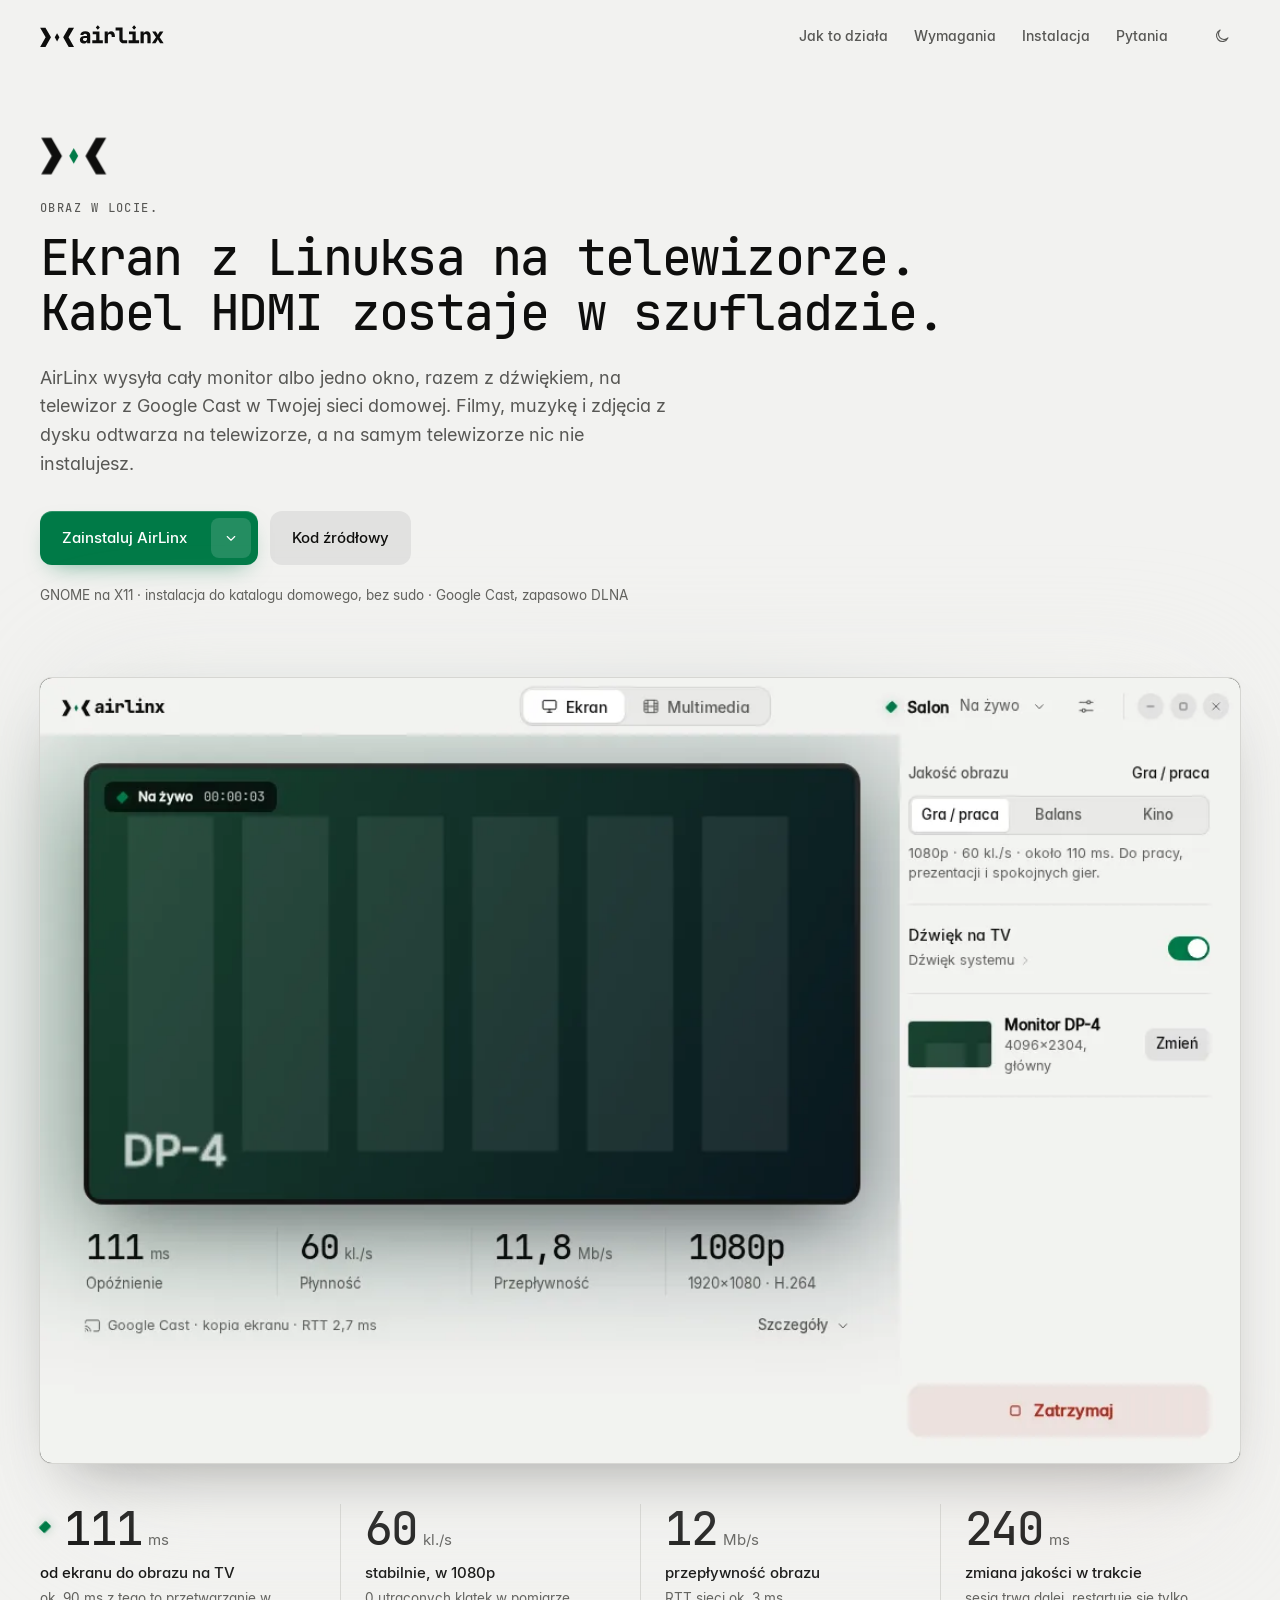
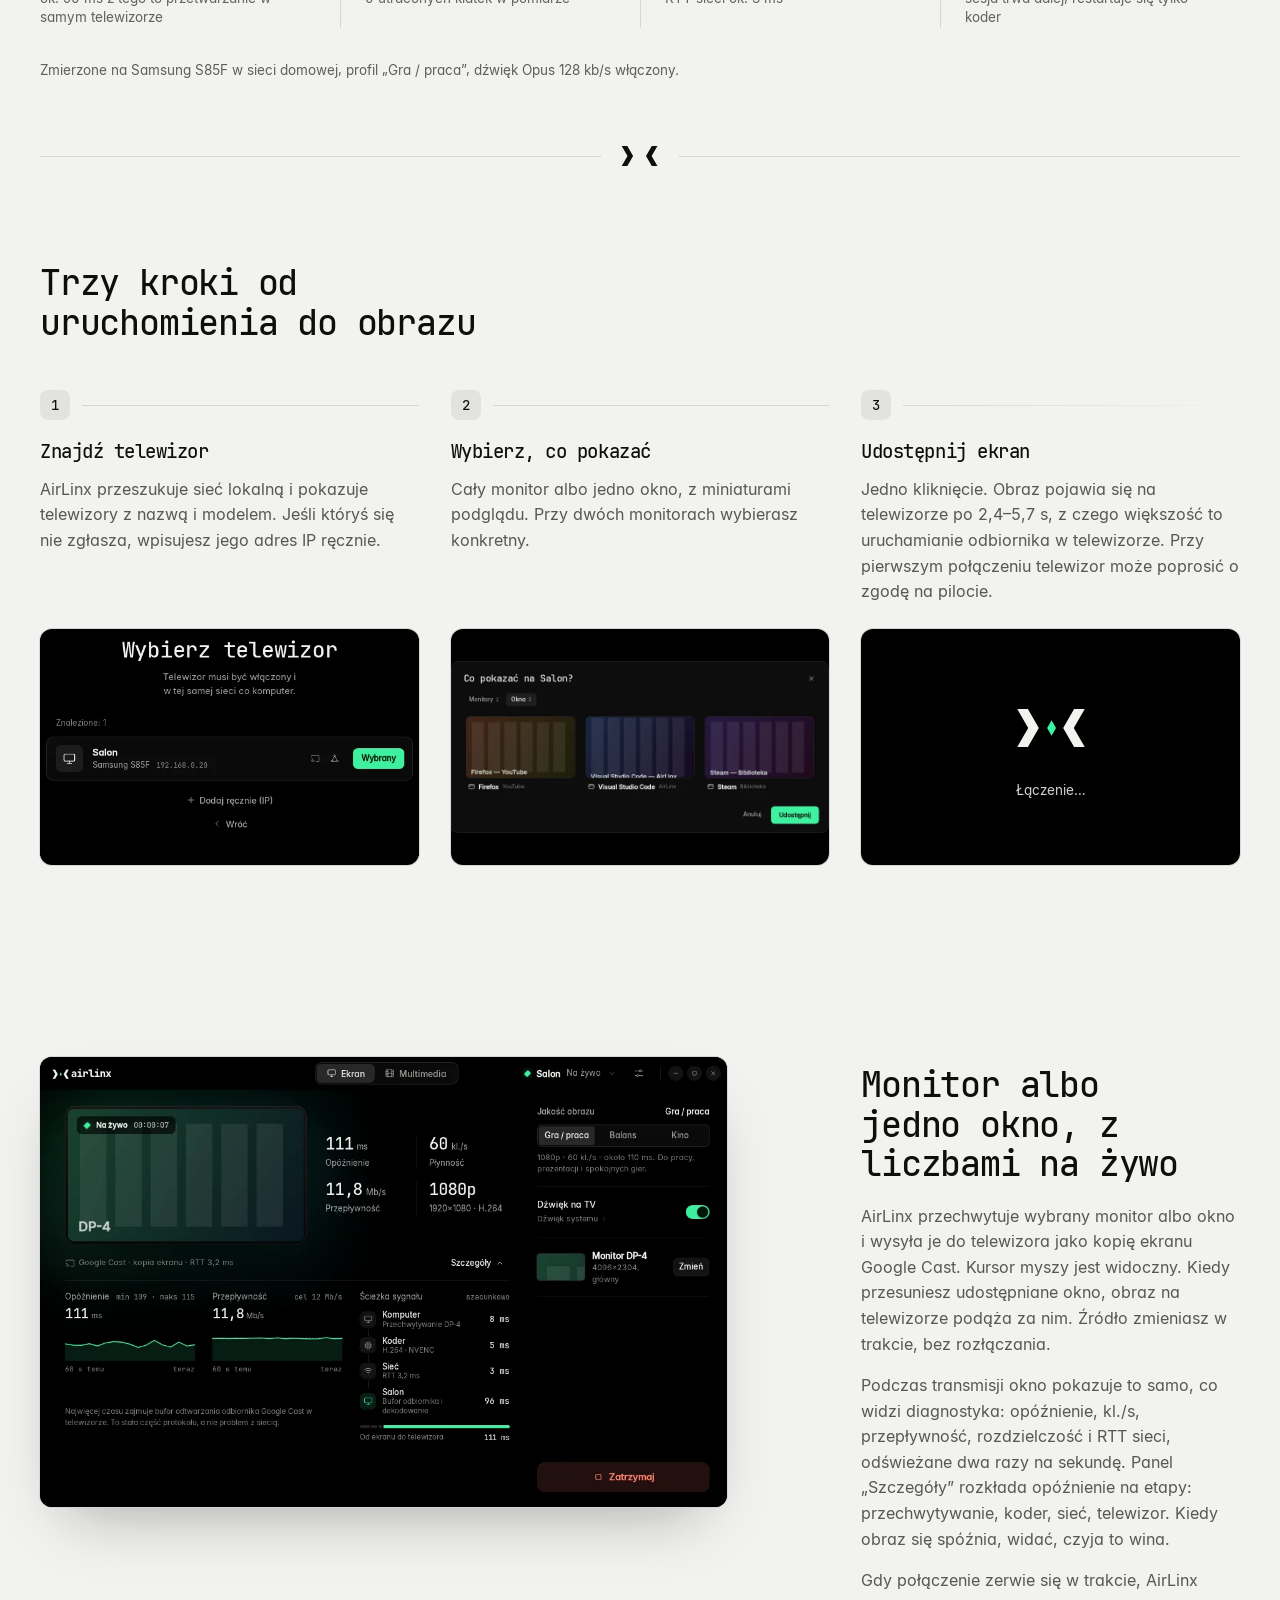
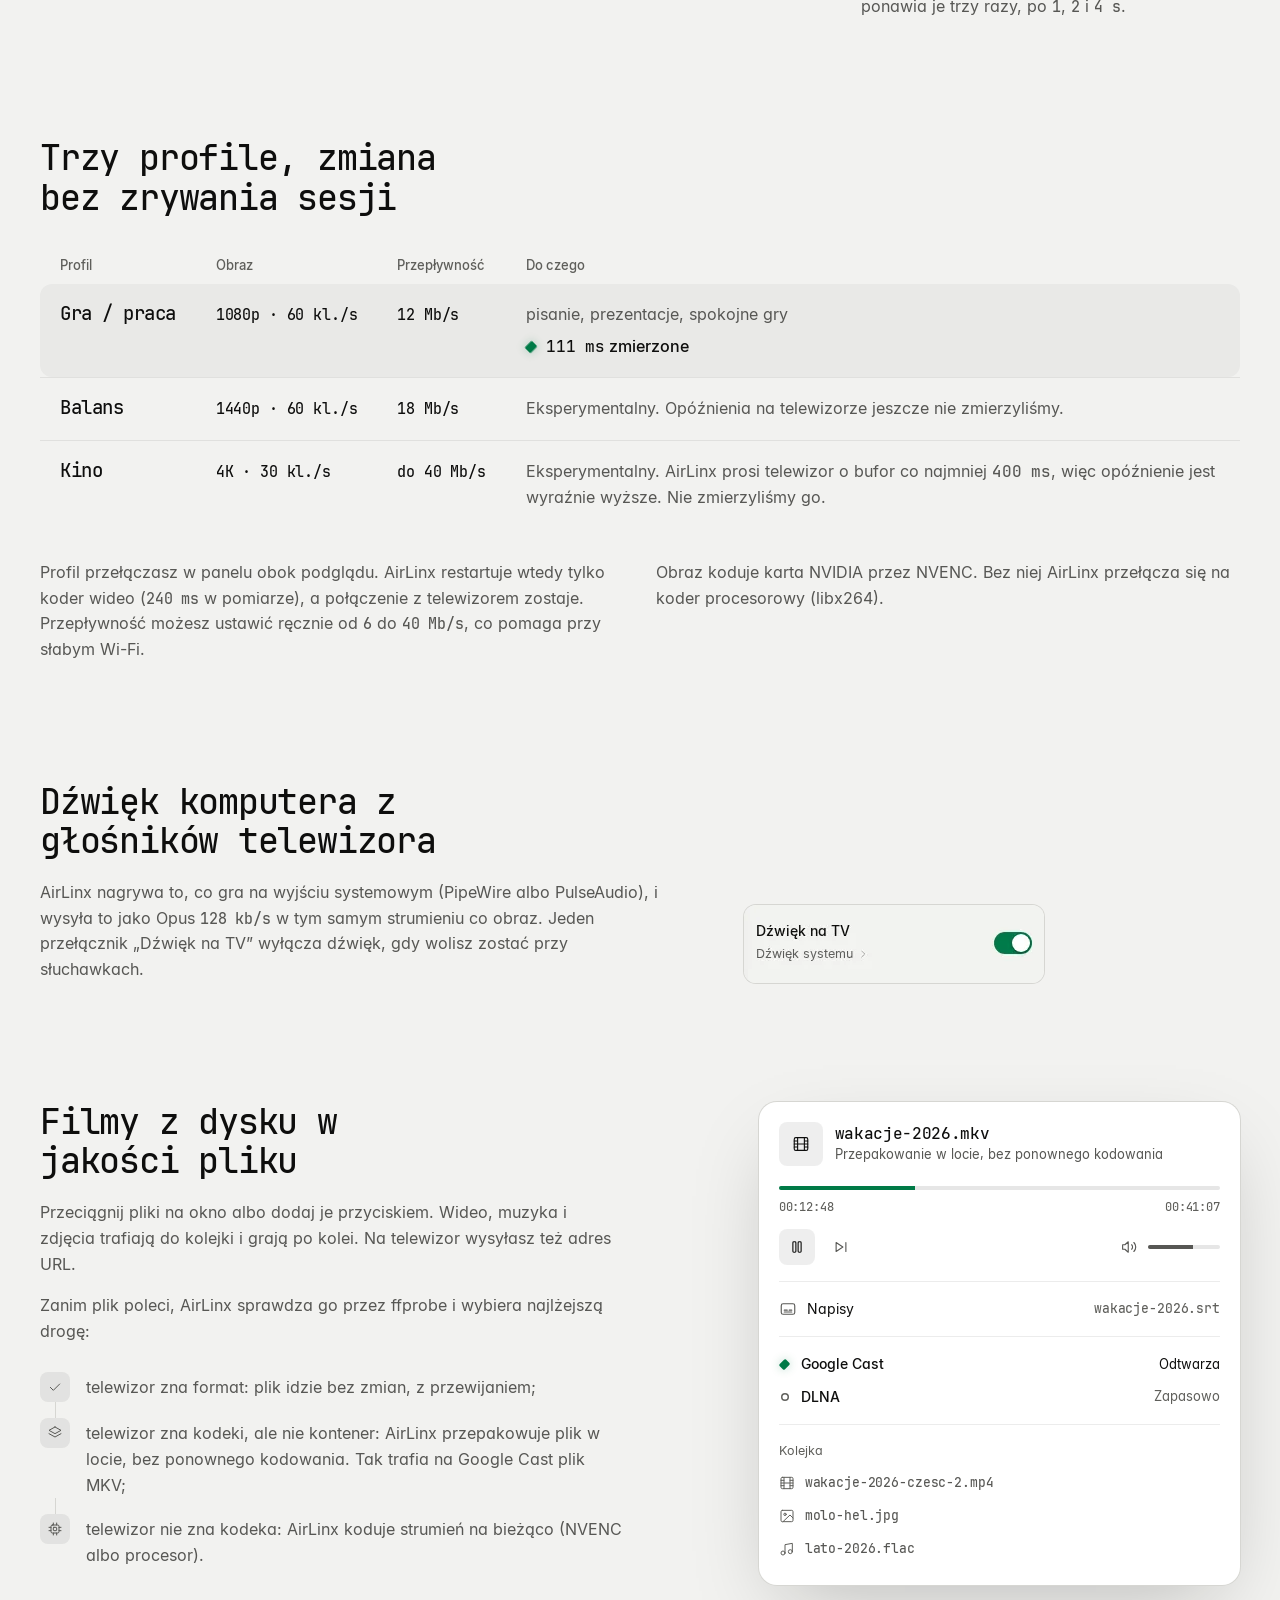
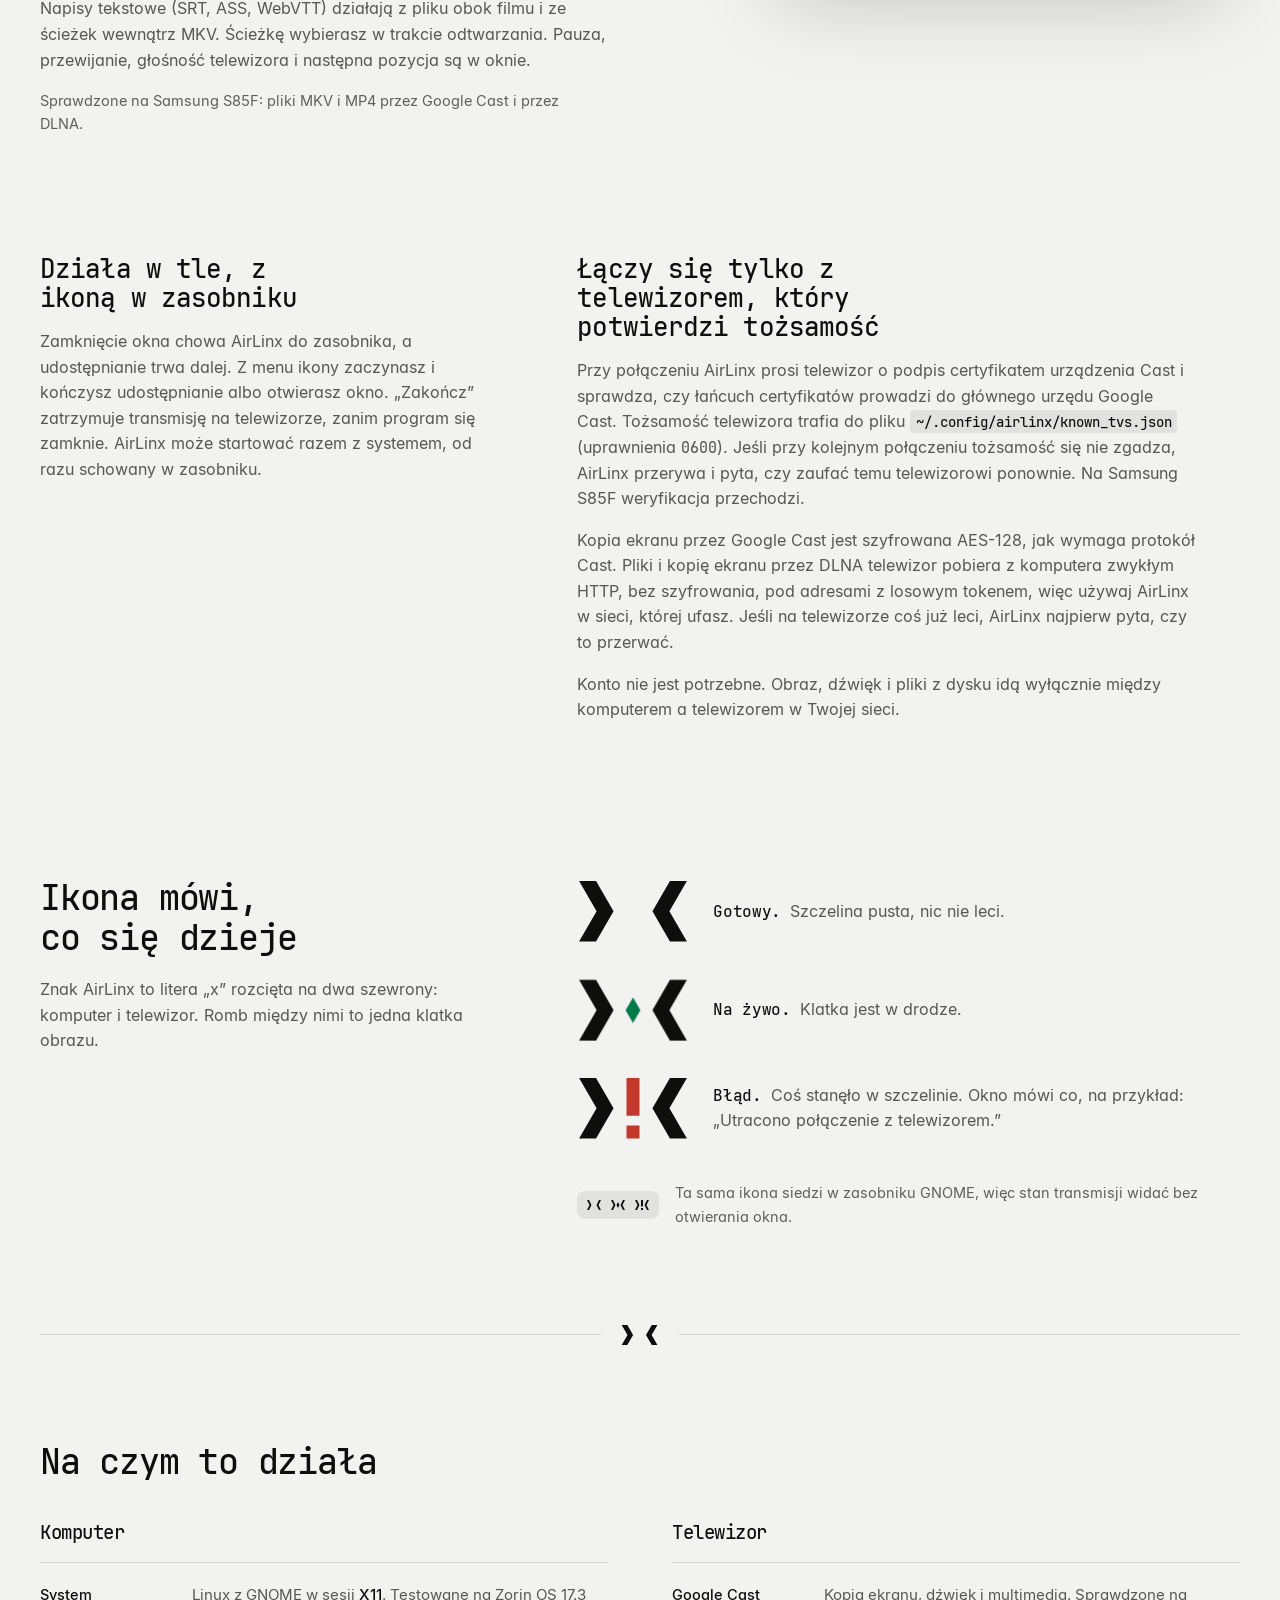
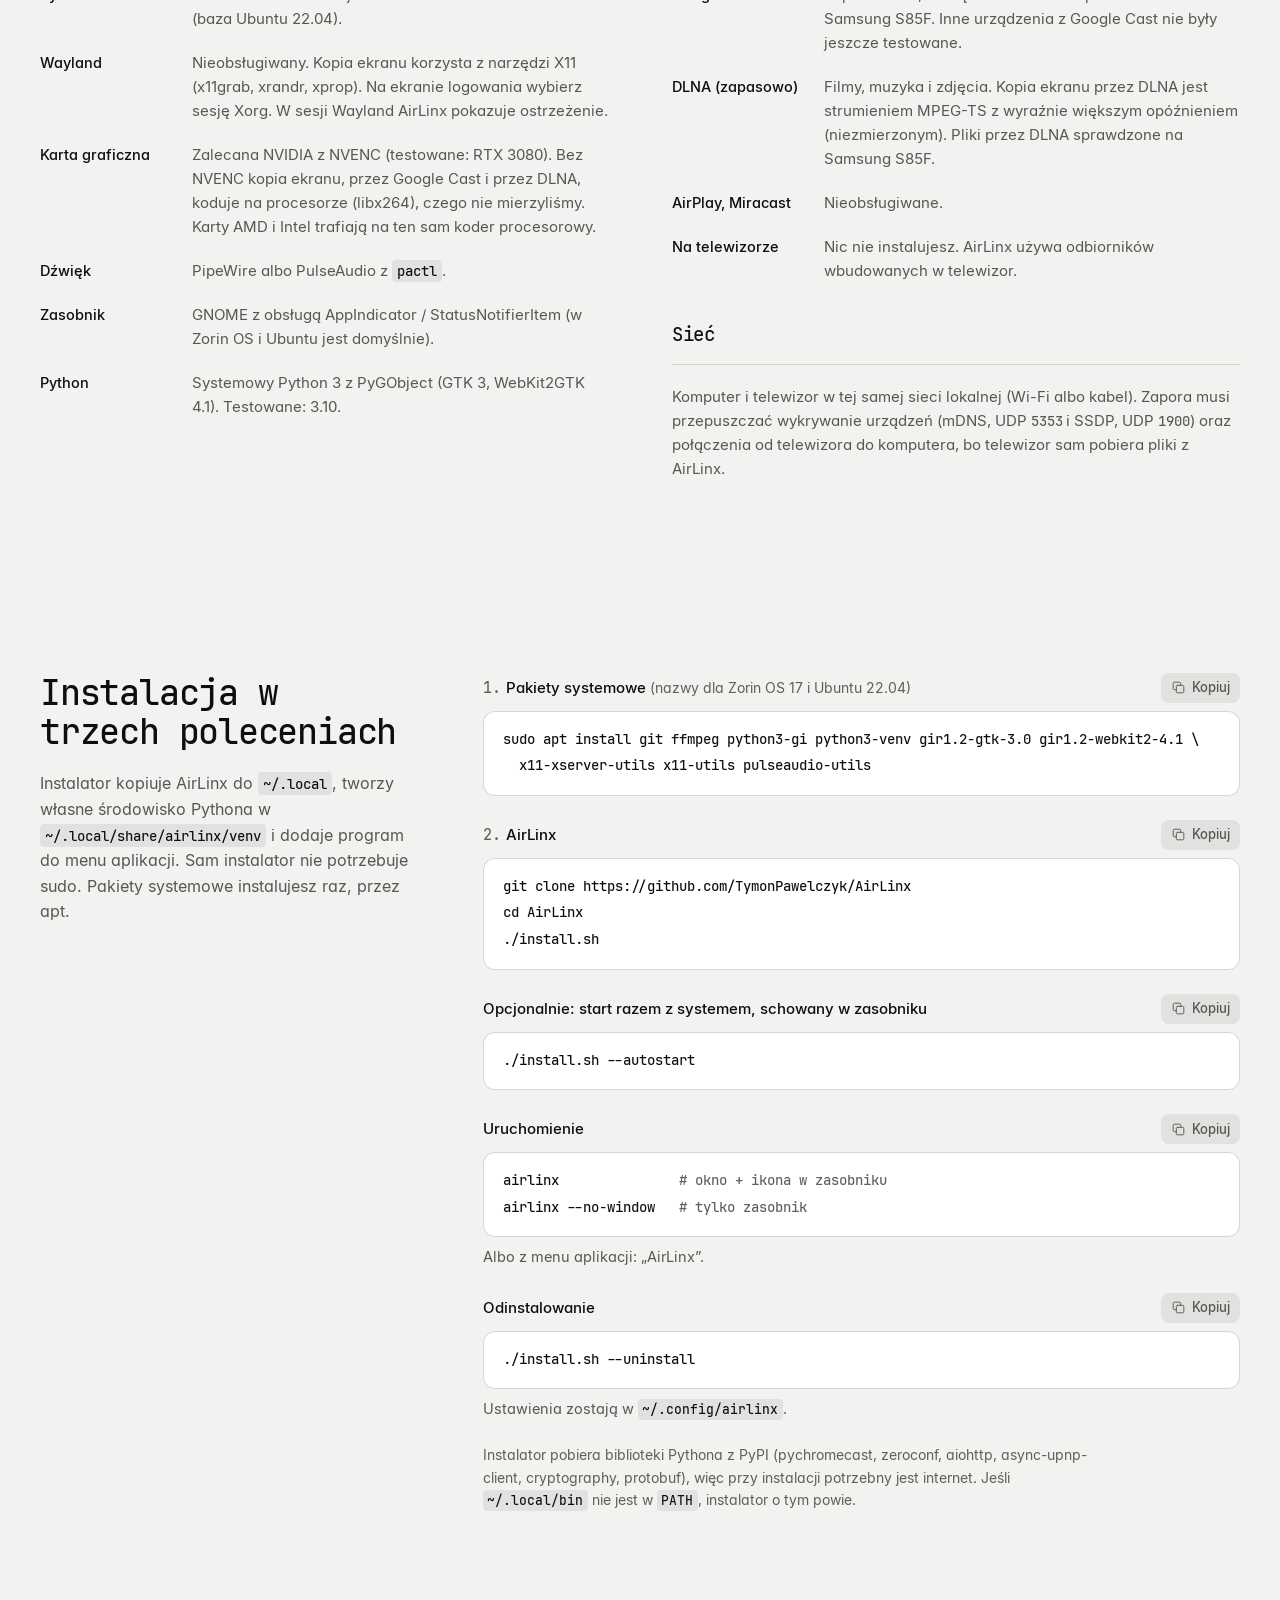
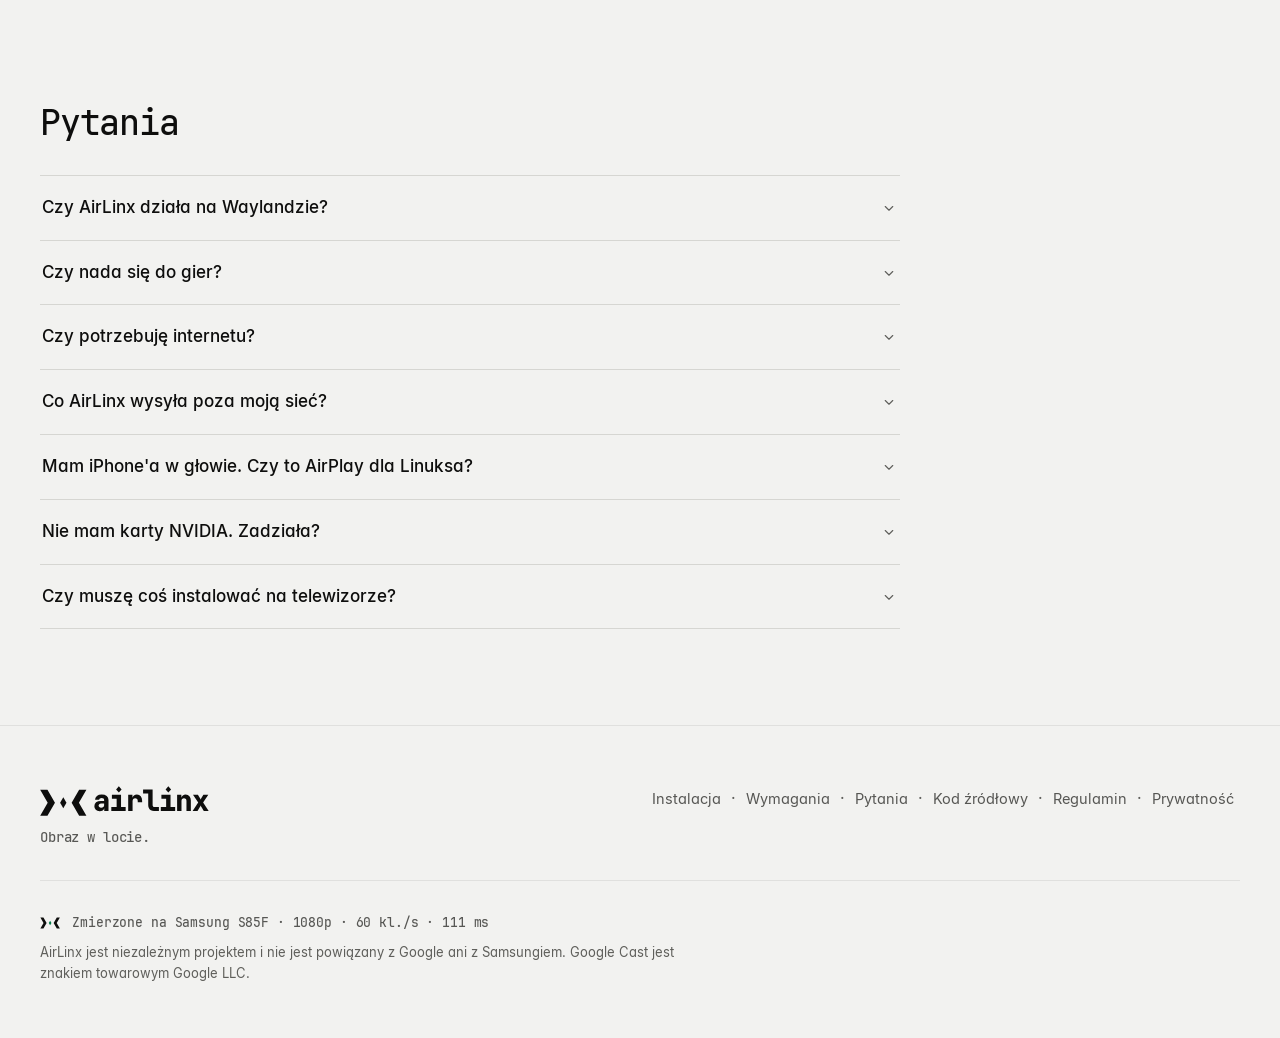
==== site/index.html @ d1b562e5 "Initial public release v0.1.0 AirLinx mirrors a Linux screen to a TV and plays local media over Goog" ====
<!doctype html>
<!--
  Adres repozytorium: jedyne źródło to atrybut data-repo-url na <html> poniżej.
  main.js wstawia go w drugie CTA („Kod źródłowy”), w link w stopce i w polecenie git clone.
  Gdy atrybut nie jest adresem http(s), drugie CTA prowadzi do #jak-to-dziala, a link w stopce jest ukryty.
-->
<html lang="pl" class="no-js" data-repo-url="https://github.com/TymonPawelczyk/AirLinx">
<head>
  <meta charset="utf-8">
  <meta name="viewport" content="width=device-width, initial-scale=1">
  <title>AirLinx · ekran i filmy z Linuksa na telewizor</title>
  <meta name="description" content="AirLinx wysyła ekran, dźwięk i pliki z Linuksa (GNOME, X11) na telewizor z Google Cast lub DLNA. Zmierzone na Samsung S85F: 1080p, 60 kl./s, 111 ms.">
  <link rel="canonical" href="https://tymonpawelczyk.github.io/AirLinx/">
  <meta property="og:type" content="website">
  <meta property="og:url" content="https://tymonpawelczyk.github.io/AirLinx/">
  <meta property="og:locale" content="pl_PL">
  <meta property="og:site_name" content="AirLinx">
  <meta property="og:title" content="AirLinx · Obraz w locie.">
  <meta property="og:description" content="Pulpit, okno albo film z Linuksa na telewizorze w sieci domowej. Na telewizorze nic nie instalujesz.">
  <meta property="og:image" content="https://tymonpawelczyk.github.io/AirLinx/assets/og-image.png">
  <meta property="og:image:width" content="1200">
  <meta property="og:image:height" content="630">
  <meta property="og:image:alt" content="Znak AirLinx i hasło „Obraz w locie.” na czarnym tle">
  <meta name="twitter:card" content="summary_large_image">
  <meta name="theme-color" content="#000000" media="(prefers-color-scheme: dark)">
  <meta name="theme-color" content="#F2F2F0" media="(prefers-color-scheme: light)">
  <link rel="icon" href="assets/icons/favicon.svg" type="image/svg+xml">
  <link rel="icon" href="assets/icons/favicon-32.png" sizes="32x32" type="image/png">
  <link rel="apple-touch-icon" href="assets/icons/apple-touch-icon.png">
  <link rel="preload" href="assets/fonts/JetBrainsMono-Medium.woff" as="font" type="font/woff" crossorigin>
  <link rel="preload" href="assets/fonts/Inter-Regular.woff" as="font" type="font/woff" crossorigin>
  <script>
    /* Motyw ustawiamy przed pierwszym malowaniem, żeby nie mignął zły. */
    (function () {
      var d = document.documentElement;
      d.classList.remove("no-js"); d.classList.add("js");
      try { var t = localStorage.getItem("airlinx-theme"); if (t === "light" || t === "dark") d.setAttribute("data-theme", t); } catch (e) {}
    })();
  </script>
  <link rel="stylesheet" href="styles.css">
  <script src="main.js" defer></script>
</head>
<body>

<!-- Sprite: logo (ścieżki z docs/brand/final/logo, bez składania fontem) i ikony z UI aplikacji. -->
<svg class="sprite" aria-hidden="true" focusable="false">
  <symbol id="lockup" viewBox="53 53 715 127">
    <path d="M53.78 179.36 85.53 124.36 53.78 69.36H84.58L116.33 124.36L84.58 179.36Z"/>
    <path d="M249.5 179.36 217.74 124.36 249.5 69.36H218.69L186.94 124.36L218.69 179.36Z"/>
    <path class="frame" d="M138.19 124.36 151.64 101.07 165.08 124.36 151.64 147.65 138.19 124.36Z"/>
    <path d="M305.18 159.7Q295.01 159.7 289.06 153.81Q283.11 147.92 283.11 138.37Q283.11 128.08 290.42 122.13Q297.74 116.17 311.01 116.17H324.4V111.83Q324.4 107.99 321.73 105.82Q319.07 103.65 314.11 103.65Q309.4 103.65 306.61 105.51Q303.82 107.37 303.57 110.97H285.96Q286.33 100.92 293.9 94.97Q301.46 89.02 314.36 89.02Q327.87 89.02 335.44 95.22Q343 101.42 343 112.58V158.46H325.02V146.68Q323.78 152.75 318.51 156.23Q313.24 159.7 305.18 159.7ZM633.41 158.46V90.26H651.39V102.66Q652.88 96.46 657.77 92.74Q662.67 89.02 669.74 89.02Q679.66 89.02 685.67 95.96Q691.69 102.91 691.69 114.44V158.46H673.09V116.3Q673.09 110.97 670.3 108.05Q667.51 105.14 662.55 105.14Q657.59 105.14 654.8 108.05Q652.01 110.97 652.01 116.3V158.46ZM699.13 158.46 722.69 123.12 700.74 90.26H721.45L729.88 103.9Q730.87 105.51 731.74 107.49Q732.61 109.48 733.1 110.72Q733.6 109.48 734.47 107.49Q735.34 105.51 736.33 103.9L744.76 90.26H765.47L743.64 123.12L767.08 158.46H746.37L736.45 142.34Q735.46 140.6 734.53 138.68Q733.6 136.76 733.1 135.52Q732.61 136.76 731.74 138.68Q730.87 140.6 729.88 142.34L719.84 158.46ZM535.32 158.46Q528.13 158.46 522.68 155.42Q517.22 152.38 514.18 146.93Q511.14 141.47 511.14 134.28V84.68H489.44V67.94H529.74V133.66Q529.74 137.25 531.79 139.49Q533.84 141.72 537.18 141.72H556.4V158.46ZM354.9 158.46V141.72H377.47V107H357.38V90.26H396.07V141.72H415.66V158.46ZM564.46 158.46V141.72H587.03V107H566.94V90.26H605.63V141.72H625.22V158.46ZM426.33 158.46V90.26H444.31V103.15Q445.8 96.58 450.82 92.8Q455.84 89.02 463.4 89.02Q473.7 89.02 479.52 95.96Q485.35 102.91 485.35 115.06V121.88H466.75V116.3Q466.75 110.97 463.9 108.05Q461.05 105.14 455.84 105.14Q450.63 105.14 447.78 108.42Q444.93 111.71 444.93 117.79V158.46ZM311.75 144.82Q317.58 144.82 320.99 141.9Q324.4 138.99 324.4 134.28V127.33H311.38Q306.42 127.33 303.75 129.75Q301.09 132.17 301.09 136.01Q301.09 139.86 303.88 142.34Q306.67 144.82 311.75 144.82ZM584.69 67.32 596.33 53.78 607.98 67.32 596.33 80.86ZM375.13 67.32 386.77 53.78 398.42 67.32 386.77 80.86Z"/>
  </symbol>
  <symbol id="i-down" viewBox="0 0 24 24"><path d="m7 10 5 5 5-5"/></symbol>
  <symbol id="i-code" viewBox="0 0 24 24"><path d="m8 7-5 5 5 5M16 7l5 5-5 5M13.5 4.5l-3 15"/></symbol>
  <symbol id="i-sun" viewBox="0 0 24 24"><circle cx="12" cy="12" r="4"/><path d="M12 2.5v2M12 19.5v2M2.5 12h2M19.5 12h2M5.3 5.3l1.4 1.4M17.3 17.3l1.4 1.4M5.3 18.7l1.4-1.4M17.3 6.7l1.4-1.4"/></symbol>
  <symbol id="i-moon" viewBox="0 0 24 24"><path d="M20 14.5A8 8 0 1 1 9.5 4a6.5 6.5 0 0 0 10.5 10.5Z"/></symbol>
  <symbol id="i-check" viewBox="0 0 24 24"><path d="m5 12.5 4.5 4.5L19 7.5"/></symbol>
  <symbol id="i-copy" viewBox="0 0 24 24"><rect x="8.5" y="8.5" width="12" height="12" rx="2"/><path d="M15.5 8.5V5.5a2 2 0 0 0-2-2h-8a2 2 0 0 0-2 2v8a2 2 0 0 0 2 2h3"/></symbol>
  <symbol id="i-film" viewBox="0 0 24 24"><rect x="3" y="3.5" width="18" height="17" rx="2"/><path d="M7.5 3.5v17M16.5 3.5v17M3 8h4.5M3 16h4.5M16.5 8H21M16.5 16H21M3 12h18"/></symbol>
  <symbol id="i-music" viewBox="0 0 24 24"><path d="M9 18V5.5l11-2V16"/><circle cx="6" cy="18" r="3"/><circle cx="17" cy="16" r="3"/></symbol>
  <symbol id="i-image" viewBox="0 0 24 24"><rect x="3" y="3.5" width="18" height="17" rx="2"/><circle cx="9" cy="9.5" r="1.8"/><path d="m21 15-4.5-4.5L6 20.5"/></symbol>
  <symbol id="i-pause" viewBox="0 0 24 24"><rect x="6.5" y="5" width="4" height="14" rx="1.2"/><rect x="13.5" y="5" width="4" height="14" rx="1.2"/></symbol>
  <symbol id="i-next" viewBox="0 0 24 24"><path d="M5.5 6v12l9-6-9-6ZM18.5 6v12"/></symbol>
  <symbol id="i-vol" viewBox="0 0 24 24"><path d="M11 5 6.5 9H3.5v6h3L11 19V5Z"/><path d="M15.5 9a4.2 4.2 0 0 1 0 6M18.5 6a8.5 8.5 0 0 1 0 12"/></symbol>
  <symbol id="i-subs" viewBox="0 0 24 24"><rect x="3" y="5" width="18" height="14" rx="2.5"/><path d="M7 13.5h4M13.5 13.5H17M7 16h10"/></symbol>
  <symbol id="i-layers" viewBox="0 0 24 24"><path d="m12 3 9 5-9 5-9-5 9-5Z"/><path d="m3 13 9 5 9-5"/></symbol>
  <symbol id="i-cpu" viewBox="0 0 24 24"><rect x="6" y="6" width="12" height="12" rx="2"/><rect x="9.5" y="9.5" width="5" height="5" rx=".8"/><path d="M9.5 3v3M14.5 3v3M9.5 18v3M14.5 18v3M3 9.5h3M3 14.5h3M18 9.5h3M18 14.5h3"/></symbol>
</svg>

<a class="skip-link" href="#tresc">Przejdź do treści</a>

<header class="site-head">
  <div class="wrap head-row">
    <a class="brand" href="#top" aria-label="AirLinx, początek strony">
      <svg class="lockup" viewBox="0 0 715 127" aria-hidden="true" focusable="false"><use href="#lockup"/></svg>
    </a>
    <nav class="head-nav" aria-label="Sekcje strony">
      <ul>
        <li><a href="#jak-to-dziala">Jak to działa</a></li>
        <li><a href="#wymagania">Wymagania</a></li>
        <li><a href="#instalacja">Instalacja</a></li>
        <li><a href="#faq">Pytania</a></li>
      </ul>
    </nav>
    <button class="icon-btn theme-toggle" type="button" data-theme-toggle aria-label="Włącz motyw jasny">
      <svg class="i i-to-light" aria-hidden="true"><use href="#i-sun"/></svg>
      <svg class="i i-to-dark" aria-hidden="true"><use href="#i-moon"/></svg>
    </button>
  </div>
</header>

<main id="tresc" tabindex="-1">

  <!-- 1. Hero -->
  <section class="hero" aria-labelledby="hero-h">
    <div class="wrap">
      <div class="hero-copy">
        <svg class="mark hero-mark" viewBox="20 64 216 128" aria-hidden="true" focusable="false">
          <path class="mk-l" d="M24 186.45 57.75 128 24 69.55H56.73L90.48 128L56.73 186.45Z"/>
          <path class="mk-r" d="M232 186.45 198.25 128 232 69.55H199.27L165.52 128L199.27 186.45Z"/>
          <path class="mk-d" d="M113.71 128 128 103.25 142.29 128 128 152.75 113.71 128Z"/>
        </svg>
        <p class="eyebrow">Obraz w locie.</p>
        <h1 id="hero-h"><span>Ekran z Linuksa na telewizorze.</span> <span>Kabel HDMI zostaje w szufladzie.</span></h1>
        <p class="lede">AirLinx wysyła cały monitor albo jedno okno, razem z dźwiękiem, na telewizor z Google Cast w Twojej sieci domowej. Filmy, muzykę i zdjęcia z dysku odtwarza na telewizorze, a na samym telewizorze nic nie instalujesz.</p>
        <div class="cta-row">
          <a class="btn btn-primary" href="#instalacja">
            <span>Zainstaluj AirLinx</span>
            <span class="nest" aria-hidden="true"><svg class="i"><use href="#i-down"/></svg></span>
          </a>
          <!-- Domyślnie „Jak to działa”; main.js zamienia na „Kod źródłowy”, gdy data-repo-url ma prawdziwy adres. -->
          <a class="btn btn-secondary" href="#jak-to-dziala" data-repo-cta>Jak to działa</a>
        </div>
        <p class="micro">
          <span>GNOME na X11</span><span class="sep" aria-hidden="true"> · </span><span>instalacja do katalogu domowego, bez sudo</span><span class="sep" aria-hidden="true"> · </span><span>Google Cast, zapasowo DLNA</span>
        </p>
      </div>

      <figure class="hero-screen">
        <div class="screen-glow" aria-hidden="true">
          <img class="for-dark" src="assets/shots/live.webp" alt="" width="1100" height="720" decoding="async">
          <img class="for-light" src="assets/shots/light-live.webp" alt="" width="1100" height="720" loading="lazy" decoding="async">
        </div>
        <div class="window">
          <img class="for-dark" src="assets/shots/live.webp" width="1100" height="720" decoding="async" fetchpriority="high"
               alt="Okno AirLinx w stanie „Na żywo”: podgląd monitora DP-4 wysyłanego na telewizor Salon, pod nim opóźnienie, płynność, przepływność i rozdzielczość. Po prawej profil Gra / praca, włączony dźwięk na TV i przycisk Zatrzymaj.">
          <img class="for-light" src="assets/shots/light-live.webp" width="1100" height="720" loading="lazy" decoding="async"
               alt="Okno AirLinx w motywie jasnym, stan „Na żywo”: podgląd monitora DP-4, pod nim opóźnienie, płynność, przepływność i rozdzielczość. Po prawej profil Gra / praca, dźwięk na TV i przycisk Zatrzymaj.">
        </div>
      </figure>

      <!-- 2. Pasek liczb -->
      <section class="stats" aria-labelledby="stats-h">
        <h2 id="stats-h" class="sr">Zmierzone liczby</h2>
        <ul class="stat-list">
          <li class="stat">
            <p class="stat-v"><span class="tally" aria-hidden="true"></span><span class="num">111</span> <span class="unit">ms</span></p>
            <p class="stat-l">od ekranu do obrazu na TV</p>
            <p class="stat-n">ok. 90 ms z tego to przetwarzanie w samym telewizorze</p>
          </li>
          <li class="stat">
            <p class="stat-v"><span class="num">60</span> <span class="unit">kl./s</span></p>
            <p class="stat-l">stabilnie, w 1080p</p>
            <p class="stat-n">0 utraconych klatek w pomiarze</p>
          </li>
          <li class="stat">
            <p class="stat-v"><span class="num">12</span> <span class="unit">Mb/s</span></p>
            <p class="stat-l">przepływność obrazu</p>
            <p class="stat-n">RTT sieci ok. 3 ms</p>
          </li>
          <li class="stat">
            <p class="stat-v"><span class="num">240</span> <span class="unit">ms</span></p>
            <p class="stat-l">zmiana jakości w trakcie</p>
            <p class="stat-n">sesja trwa dalej, restartuje się tylko koder</p>
          </li>
        </ul>
        <p class="stats-foot">Zmierzone na Samsung S85F w sieci domowej, profil „Gra / praca”, dźwięk Opus 128 kb/s włączony.</p>
      </section>
    </div>
  </section>

  <div class="wrap"><div class="gap-rule" aria-hidden="true">
    <svg class="mark" viewBox="20 64 216 128" focusable="false">
      <path class="mk-l" d="M24 186.45 57.75 128 24 69.55H56.73L90.48 128L56.73 186.45Z"/>
      <path class="mk-r" d="M232 186.45 198.25 128 232 69.55H199.27L165.52 128L199.27 186.45Z"/>
      <path class="mk-d" d="M113.71 128 128 103.25 142.29 128 128 152.75 113.71 128Z"/>
    </svg>
  </div></div>

  <!-- 3. Jak to działa -->
  <section class="section how" id="jak-to-dziala" aria-labelledby="how-h">
    <div class="wrap">
      <h2 id="how-h" class="h2">Trzy kroki od uruchomienia do obrazu</h2>
      <ol class="steps">
        <li class="step">
          <div class="step-track" aria-hidden="true"><span class="step-n">1</span></div>
          <h3 class="h3">Znajdź telewizor</h3>
          <p>AirLinx przeszukuje sieć lokalną i pokazuje telewizory z nazwą i modelem. Jeśli któryś się nie zgłasza, wpisujesz jego adres IP ręcznie.</p>
          <figure class="matrix">
            <img src="assets/shots/discovery.webp" width="620" height="358" loading="lazy" decoding="async"
                 alt="Ekran „Wybierz telewizor”: znaleziony jeden telewizor, Salon (Samsung S85F, 192.168.0.20), oznaczony jako wybrany. Pod listą przyciski „Dodaj ręcznie (IP)” i „Wróć”.">
          </figure>
        </li>
        <li class="step">
          <div class="step-track" aria-hidden="true"><span class="step-n">2</span></div>
          <h3 class="h3">Wybierz, co pokazać</h3>
          <p>Cały monitor albo jedno okno, z miniaturami podglądu. Przy dwóch monitorach wybierasz konkretny.</p>
          <figure class="matrix">
            <img src="assets/shots/source-picker-windows.webp" width="862" height="392" loading="lazy" decoding="async"
                 alt="Arkusz „Co pokazać na Salon?” z zakładkami Monitory i Okna. Na karcie Okna trzy miniatury okien i przycisk Udostępnij.">
          </figure>
        </li>
        <li class="step">
          <div class="step-track" aria-hidden="true"><span class="step-n">3</span></div>
          <h3 class="h3">Udostępnij ekran</h3>
          <p>Jedno kliknięcie. Obraz pojawia się na telewizorze po 2,4–5,7 s, z czego większość to uruchamianie odbiornika w telewizorze. Przy pierwszym połączeniu telewizor może poprosić o zgodę na pilocie.</p>
          <figure class="matrix">
            <div class="matrix-screen">
              <img class="connecting" src="assets/motion/airlinx-connecting.svg" width="256" height="256" loading="lazy" decoding="async"
                   alt="Animacja łączenia: romb przelatuje przez szczelinę między dwoma szewronami znaku AirLinx.">
              <span class="matrix-label" aria-hidden="true">Łączenie…</span>
            </div>
          </figure>
        </li>
      </ol>
    </div>
  </section>

  <!-- 4. Funkcje -->
  <div class="features">

    <!-- 4.1 Ekran -->
    <section class="section feat feat-screen" aria-labelledby="f-screen-h">
      <div class="wrap feat-grid">
        <figure class="window feat-media">
          <img src="assets/shots/live-details.webp" width="1100" height="720" loading="lazy" decoding="async"
               alt="Okno AirLinx z rozwiniętym panelem Szczegóły: wykresy opóźnienia i przepływności z ostatnich 60 sekund oraz ścieżka sygnału z czasami etapów: komputer, koder, sieć i telewizor Salon, który zajmuje najwięcej czasu.">
        </figure>
        <div class="feat-text">
          <h2 id="f-screen-h" class="h2">Monitor albo jedno okno, z liczbami na żywo</h2>
          <p>AirLinx przechwytuje wybrany monitor albo okno i wysyła je do telewizora jako kopię ekranu Google Cast. Kursor myszy jest widoczny. Kiedy przesuniesz udostępniane okno, obraz na telewizorze podąża za nim. Źródło zmieniasz w trakcie, bez rozłączania.</p>
          <p>Podczas transmisji okno pokazuje to samo, co widzi diagnostyka: opóźnienie, kl./s, przepływność, rozdzielczość i RTT sieci, odświeżane dwa razy na sekundę. Panel „Szczegóły” rozkłada opóźnienie na etapy: przechwytywanie, koder, sieć, telewizor. Kiedy obraz się spóźnia, widać, czyja to wina.</p>
          <p>Gdy połączenie zerwie się w trakcie, AirLinx ponawia je trzy razy, po <span class="num">1</span>, <span class="num">2</span> i <span class="num">4 s</span>.</p>
        </div>
      </div>
    </section>

    <!-- 4.2 Jakość -->
    <section class="section feat feat-quality" aria-labelledby="f-quality-h">
      <div class="wrap">
        <h2 id="f-quality-h" class="h2">Trzy profile, zmiana bez zrywania sesji</h2>
        <table class="profiles">
          <caption class="sr">Profile jakości obrazu</caption>
          <thead>
            <tr><th scope="col">Profil</th><th scope="col">Obraz</th><th scope="col">Przepływność</th><th scope="col">Do czego</th></tr>
          </thead>
          <tbody>
            <tr class="is-measured">
              <th scope="row">Gra / praca</th>
              <td data-label="Obraz" class="num">1080p · 60 kl./s</td>
              <td data-label="Przepływność" class="num">12 Mb/s</td>
              <td data-label="Do czego"><span>pisanie, prezentacje, spokojne gry<span class="measured"><span class="tally" aria-hidden="true"></span><strong><span class="num">111 ms</span> zmierzone</strong></span></span></td>
            </tr>
            <tr>
              <th scope="row">Balans</th>
              <td data-label="Obraz" class="num">1440p · 60 kl./s</td>
              <td data-label="Przepływność" class="num">18 Mb/s</td>
              <td data-label="Do czego"><span>Eksperymentalny. Opóźnienia na telewizorze jeszcze nie zmierzyliśmy.</span></td>
            </tr>
            <tr>
              <th scope="row">Kino</th>
              <td data-label="Obraz" class="num">4K · 30 kl./s</td>
              <td data-label="Przepływność" class="num">do 40 Mb/s</td>
              <td data-label="Do czego"><span>Eksperymentalny. AirLinx prosi telewizor o bufor co najmniej <span class="num">400&nbsp;ms</span>, więc opóźnienie jest wyraźnie wyższe. Nie zmierzyliśmy go.</span></td>
            </tr>
          </tbody>
        </table>
        <div class="cols-2">
          <p>Profil przełączasz w panelu obok podglądu. AirLinx restartuje wtedy tylko koder wideo (<span class="num">240 ms</span> w pomiarze), a połączenie z telewizorem zostaje. Przepływność możesz ustawić ręcznie od <span class="num">6</span> do <span class="num">40 Mb/s</span>, co pomaga przy słabym Wi-Fi.</p>
          <p>Obraz koduje karta NVIDIA przez NVENC. Bez niej AirLinx przełącza się na koder procesorowy (libx264).</p>
        </div>
      </div>
    </section>

    <!-- 4.3 Dźwięk -->
    <section class="section feat feat-audio" aria-labelledby="f-audio-h">
      <div class="wrap audio-row">
        <div class="feat-text">
          <h2 id="f-audio-h" class="h2">Dźwięk komputera z głośników telewizora</h2>
          <p>AirLinx nagrywa to, co gra na wyjściu systemowym (PipeWire albo PulseAudio), i wysyła to jako Opus <span class="num">128 kb/s</span> w tym samym strumieniu co obraz. Jeden przełącznik „Dźwięk na TV” wyłącza dźwięk, gdy wolisz zostać przy słuchawkach.</p>
        </div>
        <figure class="audio-crop">
          <img class="for-dark" src="assets/shots/audio-toggle.webp" width="300" height="78" loading="lazy" decoding="async" alt="Fragment okna AirLinx: włączony przełącznik „Dźwięk na TV”, pod nim wybrane źródło „Dźwięk systemu”.">
          <img class="for-light" src="assets/shots/light-audio-toggle.webp" width="300" height="78" loading="lazy" decoding="async" alt="Fragment okna AirLinx: włączony przełącznik „Dźwięk na TV”, pod nim wybrane źródło „Dźwięk systemu”.">
        </figure>
      </div>
    </section>

    <!-- 4.4 Multimedia -->
    <section class="section feat feat-media-files" aria-labelledby="f-media-h">
      <div class="wrap feat-grid feat-grid-rev">
        <div class="feat-text">
          <h2 id="f-media-h" class="h2">Filmy z dysku w jakości pliku</h2>
          <p>Przeciągnij pliki na okno albo dodaj je przyciskiem. Wideo, muzyka i zdjęcia trafiają do kolejki i grają po kolei. Na telewizor wysyłasz też adres URL.</p>
          <p>Zanim plik poleci, AirLinx sprawdza go przez ffprobe i wybiera najlżejszą drogę:</p>
          <ol class="routes">
            <li><span class="node" aria-hidden="true"><svg class="i"><use href="#i-check"/></svg></span><p>telewizor zna format: plik idzie bez zmian, z przewijaniem;</p></li>
            <li><span class="node" aria-hidden="true"><svg class="i"><use href="#i-layers"/></svg></span><p>telewizor zna kodeki, ale nie kontener: AirLinx przepakowuje plik w locie, bez ponownego kodowania. Tak trafia na Google Cast plik MKV;</p></li>
            <li><span class="node" aria-hidden="true"><svg class="i"><use href="#i-cpu"/></svg></span><p>telewizor nie zna kodeka: AirLinx koduje strumień na bieżąco (NVENC albo procesor).</p></li>
          </ol>
          <p>Napisy tekstowe (SRT, ASS, WebVTT) działają z pliku obok filmu i ze ścieżek wewnątrz MKV. Ścieżkę wybierasz w trakcie odtwarzania. Pauza, przewijanie, głośność telewizora i następna pozycja są w oknie.</p>
          <p class="note">Sprawdzone na Samsung S85F: pliki MKV i MP4 przez Google Cast i przez DLNA.</p>
        </div>

        <!-- Kompozycja w stylu UI zamiast zrzutu (zrzuty media*.png mają prawdziwe tytuły). Plik jest fikcyjny. -->
        <figure class="player-wrap" aria-label="Ilustracja: plik wakacje-2026.mkv odtwarzany na telewizorze przez Google Cast, z napisami i kolejką">
          <div class="player" aria-hidden="true">
            <div class="pl-head">
              <span class="pl-ico"><svg class="i"><use href="#i-film"/></svg></span>
              <div class="pl-title">
                <b class="mono-title">wakacje-2026.mkv</b>
                <span>Przepakowanie w locie, bez ponownego kodowania</span>
              </div>
            </div>
            <div class="pl-progress">
              <div class="bar"><i style="--p: 31%"></i></div>
              <div class="times num"><span>00:12:48</span><span>00:41:07</span></div>
            </div>
            <div class="pl-transport">
              <span class="tb tb-main"><svg class="i"><use href="#i-pause"/></svg></span>
              <span class="tb"><svg class="i"><use href="#i-next"/></svg></span>
              <span class="pl-vol"><svg class="i"><use href="#i-vol"/></svg><span class="vol-bar"><i></i></span></span>
            </div>
            <div class="pl-rows">
              <div class="pl-row"><svg class="i"><use href="#i-subs"/></svg><span>Napisy</span><span class="num faint">wakacje-2026.srt</span></div>
            </div>
            <div class="pl-routes">
              <div class="route is-live"><span class="tally"></span><b>Google Cast</b><span>Odtwarza</span></div>
              <div class="route"><span class="ring"></span><b>DLNA</b><span>Zapasowo</span></div>
            </div>
            <div class="pl-queue">
              <p class="q-h">Kolejka</p>
              <div class="q-i"><svg class="i"><use href="#i-film"/></svg><span class="num">wakacje-2026-czesc-2.mp4</span></div>
              <div class="q-i"><svg class="i"><use href="#i-image"/></svg><span class="num">molo-hel.jpg</span></div>
              <div class="q-i"><svg class="i"><use href="#i-music"/></svg><span class="num">lato-2026.flac</span></div>
            </div>
          </div>
        </figure>
      </div>
    </section>

    <!-- 4.5 Zasobnik + 4.6 Bezpieczeństwo -->
    <section class="section feat feat-pair" aria-label="Zasobnik i bezpieczeństwo">
      <div class="wrap pair">
        <div class="pair-a">
          <h2 class="h2 h2-sm">Działa w tle, z ikoną w zasobniku</h2>
          <p>Zamknięcie okna chowa AirLinx do zasobnika, a udostępnianie trwa dalej. Z menu ikony zaczynasz i kończysz udostępnianie albo otwierasz okno. „Zakończ” zatrzymuje transmisję na telewizorze, zanim program się zamknie. AirLinx może startować razem z systemem, od razu schowany w zasobniku.</p>
        </div>
        <div class="pair-b">
          <h2 class="h2 h2-sm">Łączy się tylko z telewizorem, który potwierdzi tożsamość</h2>
          <p>Przy połączeniu AirLinx prosi telewizor o podpis certyfikatem urządzenia Cast i sprawdza, czy łańcuch certyfikatów prowadzi do głównego urzędu Google Cast. Tożsamość telewizora trafia do pliku <code>~/.config/airlinx/known_tvs.json</code> (uprawnienia <span class="num">0600</span>). Jeśli przy kolejnym połączeniu tożsamość się nie zgadza, AirLinx przerywa i pyta, czy zaufać temu telewizorowi ponownie. Na Samsung S85F weryfikacja przechodzi.</p>
          <p>Kopia ekranu przez Google Cast jest szyfrowana AES-128, jak wymaga protokół Cast. Pliki i kopię ekranu przez DLNA telewizor pobiera z komputera zwykłym HTTP, bez szyfrowania, pod adresami z losowym tokenem, więc używaj AirLinx w sieci, której ufasz. Jeśli na telewizorze coś już leci, AirLinx najpierw pyta, czy to przerwać.</p>
          <p>Konto nie jest potrzebne. Obraz, dźwięk i pliki z dysku idą wyłącznie między komputerem a telewizorem w Twojej sieci.</p>
        </div>
      </div>
    </section>
  </div>

  <!-- 5. Stany znaku -->
  <section class="section states" aria-labelledby="states-h">
    <div class="wrap states-grid">
      <div class="states-intro">
        <h2 id="states-h" class="h2">Ikona mówi, co się dzieje</h2>
        <p>Znak AirLinx to litera „x” rozcięta na dwa szewrony: komputer i telewizor. Romb między nimi to jedna klatka obrazu.</p>
      </div>
      <ul class="state-list">
        <li class="state">
          <svg class="mark state-mark" viewBox="20 64 216 128" aria-hidden="true" focusable="false">
            <path d="M24 186.45 57.75 128 24 69.55H56.73L90.48 128L56.73 186.45Z"/>
            <path d="M232 186.45 198.25 128 232 69.55H199.27L165.52 128L199.27 186.45Z"/>
          </svg>
          <p><b>Gotowy.</b> Szczelina pusta, nic nie leci.</p>
        </li>
        <li class="state" data-live-on-view>
          <svg class="mark state-mark" viewBox="20 64 216 128" aria-hidden="true" focusable="false">
            <path class="mk-l" d="M24 186.45 57.75 128 24 69.55H56.73L90.48 128L56.73 186.45Z"/>
            <path class="mk-r" d="M232 186.45 198.25 128 232 69.55H199.27L165.52 128L199.27 186.45Z"/>
            <path class="mk-d" d="M113.71 128 128 103.25 142.29 128 128 152.75 113.71 128Z"/>
          </svg>
          <p><b>Na żywo.</b> Klatka jest w drodze.</p>
        </li>
        <li class="state state-err">
          <!-- Wykrzyknik w proporcjach ikony airlinx-error-symbolic, przeskalowany do mastera znaku. -->
          <svg class="mark state-mark" viewBox="20 64 216 128" aria-hidden="true" focusable="false">
            <path d="M24 186.45 57.75 128 24 69.55H56.73L90.48 128L56.73 186.45Z"/>
            <path d="M232 186.45 198.25 128 232 69.55H199.27L165.52 128L199.27 186.45Z"/>
            <path class="mk-e" d="M115.5 69.55H140.5V142.6H115.5ZM115.5 161.45H140.5V186.45H115.5Z"/>
          </svg>
          <p><b>Błąd.</b> Coś stanęło w szczelinie. Okno mówi co, na przykład: „Utracono połączenie z telewizorem.”</p>
        </li>
      </ul>
      <p class="states-foot">
        <span class="tray-icons" aria-hidden="true">
          <svg viewBox="0 0 16 16"><path d="M1 3H3L5.5 8L3 13H1L3.5 8ZM15 3 12.5 8 15 13H13L10.5 8L13 3Z"/></svg>
          <svg viewBox="0 0 16 16"><path d="M1 3H3L5.5 8L3 13H1L3.5 8ZM15 3 12.5 8 15 13H13L10.5 8L13 3ZM6.5 8 8 5 9.5 8 8 11Z"/></svg>
          <svg viewBox="0 0 16 16"><path d="M1 3H3L5.5 8L3 13H1L3.5 8ZM15 3 12.5 8 15 13H13L10.5 8L13 3ZM7 3H9V9.5H7ZM7 11H9V13H7Z"/></svg>
        </span>
        Ta sama ikona siedzi w zasobniku GNOME, więc stan transmisji widać bez otwierania okna.
      </p>
    </div>
  </section>

  <div class="wrap"><div class="gap-rule" aria-hidden="true">
    <svg class="mark" viewBox="20 64 216 128" focusable="false">
      <path class="mk-l" d="M24 186.45 57.75 128 24 69.55H56.73L90.48 128L56.73 186.45Z"/>
      <path class="mk-r" d="M232 186.45 198.25 128 232 69.55H199.27L165.52 128L199.27 186.45Z"/>
      <path class="mk-d" d="M113.71 128 128 103.25 142.29 128 128 152.75 113.71 128Z"/>
    </svg>
  </div></div>

  <!-- 6. Wymagania -->
  <section class="section reqs" id="wymagania" aria-labelledby="reqs-h">
    <div class="wrap">
      <h2 id="reqs-h" class="h2">Na czym to działa</h2>
      <div class="req-grid">
        <div class="req-group">
          <h3 class="h3">Komputer</h3>
          <dl>
            <div><dt>System</dt><dd>Linux z GNOME w sesji <strong>X11</strong>. Testowane na Zorin OS 17.3 (baza Ubuntu 22.04).</dd></div>
            <div><dt>Wayland</dt><dd>Nieobsługiwany. Kopia ekranu korzysta z narzędzi X11 (x11grab, xrandr, xprop). Na ekranie logowania wybierz sesję Xorg. W sesji Wayland AirLinx pokazuje ostrzeżenie.</dd></div>
            <div><dt>Karta graficzna</dt><dd>Zalecana NVIDIA z NVENC (testowane: RTX 3080). Bez NVENC kopia ekranu, przez Google Cast i przez DLNA, koduje na procesorze (libx264), czego nie mierzyliśmy. Karty AMD i Intel trafiają na ten sam koder procesorowy.</dd></div>
            <div><dt>Dźwięk</dt><dd>PipeWire albo PulseAudio z <code>pactl</code>.</dd></div>
            <div><dt>Zasobnik</dt><dd>GNOME z obsługą AppIndicator / StatusNotifierItem (w Zorin OS i Ubuntu jest domyślnie).</dd></div>
            <div><dt>Python</dt><dd>Systemowy Python 3 z PyGObject (GTK 3, WebKit2GTK 4.1). Testowane: 3.10.</dd></div>
          </dl>
        </div>
        <div class="req-group">
          <h3 class="h3">Telewizor</h3>
          <dl>
            <div><dt>Google Cast</dt><dd>Kopia ekranu, dźwięk i multimedia. Sprawdzone na Samsung S85F. Inne urządzenia z Google Cast nie były jeszcze testowane.</dd></div>
            <div><dt>DLNA (zapasowo)</dt><dd>Filmy, muzyka i zdjęcia. Kopia ekranu przez DLNA jest strumieniem MPEG-TS z wyraźnie większym opóźnieniem (niezmierzonym). Pliki przez DLNA sprawdzone na Samsung S85F.</dd></div>
            <div><dt>AirPlay, Miracast</dt><dd>Nieobsługiwane.</dd></div>
            <div><dt>Na telewizorze</dt><dd>Nic nie instalujesz. AirLinx używa odbiorników wbudowanych w telewizor.</dd></div>
          </dl>
          <h3 class="h3 req-net-h">Sieć</h3>
          <p class="req-net">Komputer i telewizor w tej samej sieci lokalnej (Wi-Fi albo kabel). Zapora musi przepuszczać wykrywanie urządzeń (mDNS, UDP <span class="num">5353</span> i SSDP, UDP <span class="num">1900</span>) oraz połączenia od telewizora do komputera, bo telewizor sam pobiera pliki z AirLinx.</p>
        </div>
      </div>
    </div>
  </section>

  <!-- 7. Instalacja -->
  <section class="section install" id="instalacja" aria-labelledby="install-h">
    <div class="wrap install-grid">
      <div class="install-intro">
        <h2 id="install-h" class="h2">Instalacja w trzech poleceniach</h2>
        <p>Instalator kopiuje AirLinx do <code>~/.local</code>, tworzy własne środowisko Pythona w <code>~/.local/share/airlinx/venv</code> i dodaje program do menu aplikacji. Sam instalator nie potrzebuje sudo. Pakiety systemowe instalujesz raz, przez apt.</p>
      </div>
      <div class="install-steps">
        <figure class="code">
          <figcaption><span><span class="num">1.</span> Pakiety systemowe <span class="cap-note">(nazwy dla Zorin OS 17 i Ubuntu 22.04)</span></span>
            <button class="copy-btn" type="button" data-copy><svg class="i i-copy" aria-hidden="true"><use href="#i-copy"/></svg><svg class="i i-done" aria-hidden="true"><use href="#i-check"/></svg><span class="copy-label">Kopiuj</span></button></figcaption>
<pre tabindex="0" role="region"><code>sudo apt install git ffmpeg python3-gi python3-venv gir1.2-gtk-3.0 gir1.2-webkit2-4.1 \
  x11-xserver-utils x11-utils pulseaudio-utils</code></pre>
        </figure>

        <figure class="code">
          <figcaption><span><span class="num">2.</span> AirLinx</span>
            <button class="copy-btn" type="button" data-copy><svg class="i i-copy" aria-hidden="true"><use href="#i-copy"/></svg><svg class="i i-done" aria-hidden="true"><use href="#i-check"/></svg><span class="copy-label">Kopiuj</span></button></figcaption>
<pre tabindex="0" role="region"><code>git clone <span class="repo-url" data-repo-text></span>
cd AirLinx
./install.sh</code></pre>
        </figure>

        <figure class="code">
          <figcaption><span>Opcjonalnie: start razem z systemem, schowany w zasobniku</span>
            <button class="copy-btn" type="button" data-copy><svg class="i i-copy" aria-hidden="true"><use href="#i-copy"/></svg><svg class="i i-done" aria-hidden="true"><use href="#i-check"/></svg><span class="copy-label">Kopiuj</span></button></figcaption>
<pre tabindex="0" role="region"><code>./install.sh --autostart</code></pre>
        </figure>

        <figure class="code">
          <figcaption><span>Uruchomienie</span>
            <button class="copy-btn" type="button" data-copy><svg class="i i-copy" aria-hidden="true"><use href="#i-copy"/></svg><svg class="i i-done" aria-hidden="true"><use href="#i-check"/></svg><span class="copy-label">Kopiuj</span></button></figcaption>
<pre tabindex="0" role="region"><code>airlinx               <span class="c"># okno + ikona w zasobniku</span>
airlinx --no-window   <span class="c"># tylko zasobnik</span></code></pre>
          <p class="code-after">Albo z menu aplikacji: „AirLinx”.</p>
        </figure>

        <figure class="code">
          <figcaption><span>Odinstalowanie</span>
            <button class="copy-btn" type="button" data-copy><svg class="i i-copy" aria-hidden="true"><use href="#i-copy"/></svg><svg class="i i-done" aria-hidden="true"><use href="#i-check"/></svg><span class="copy-label">Kopiuj</span></button></figcaption>
<pre tabindex="0" role="region"><code>./install.sh --uninstall</code></pre>
          <p class="code-after">Ustawienia zostają w <code>~/.config/airlinx</code>.</p>
        </figure>

        <p class="install-micro">Instalator pobiera biblioteki Pythona z PyPI (pychromecast, zeroconf, aiohttp, async-upnp-client, cryptography, protobuf), więc przy instalacji potrzebny jest internet. Jeśli <code>~/.local/bin</code> nie jest w <code>PATH</code>, instalator o tym powie.</p>
      </div>
    </div>
    <p class="sr" role="status" aria-live="polite" data-copy-status></p>
  </section>

  <!-- 8. FAQ -->
  <section class="section faq" id="faq" aria-labelledby="faq-h">
    <div class="wrap faq-wrap">
      <h2 id="faq-h" class="h2">Pytania</h2>
      <div class="faq-list">
        <details>
          <summary><span>Czy AirLinx działa na Waylandzie?</span><svg class="i" aria-hidden="true"><use href="#i-down"/></svg></summary>
          <p>Kopia ekranu nie, bo Wayland nie jest obsługiwany. AirLinx przechwytuje obraz narzędziami X11, więc potrzebujesz sesji Xorg (wybierasz ją na ekranie logowania). W sesji Wayland AirLinx pokazuje o tym ostrzeżenie. Odtwarzanie plików nie korzysta z przechwytywania ekranu, ale na Waylandzie go nie testowaliśmy.</p>
        </details>
        <details>
          <summary><span>Czy nada się do gier?</span><svg class="i" aria-hidden="true"><use href="#i-down"/></svg></summary>
          <p>Do spokojnych tak. W profilu „Gra / praca” od ekranu do telewizora mija ok. <span class="num">111 ms</span>, z czego ok. <span class="num">90 ms</span> to przetwarzanie w samym telewizorze. Strategia, gry przygodowe czy granie na padzie z kanapy wchodzą w grę. Strzelanki sieciowe i gry rytmiczne lepiej zostawić na kablu HDMI.</p>
        </details>
        <details>
          <summary><span>Czy potrzebuję internetu?</span><svg class="i" aria-hidden="true"><use href="#i-down"/></svg></summary>
          <p>Do instalacji tak (git i biblioteki z PyPI). Potem AirLinx rozmawia tylko z telewizorem w sieci lokalnej. Nie sprawdzaliśmy, czy telewizor uruchomi swoje odbiorniki Cast bez dostępu do internetu. Wyjątek: gdy dodasz do kolejki adres pliku z internetu, ten plik zostanie pobrany z serwera, który wskazałeś.</p>
        </details>
        <details>
          <summary><span>Co AirLinx wysyła poza moją sieć?</span><svg class="i" aria-hidden="true"><use href="#i-down"/></svg></summary>
          <p>Nic o Tobie. W kodzie nie ma telemetrii, kont użytkowników ani połączeń z serwerami autora. Z internetem AirLinx łączy się tylko wtedy, gdy dodasz do kolejki adres pliku z sieci. Kopia ekranu przez Google Cast jest szyfrowana, a pliki i kopia ekranu przez DLNA idą w sieci lokalnej zwykłym HTTP pod adresami z losowym tokenem. Sam telewizor po uruchomieniu odbiornika Cast może łączyć się z serwerami Google. Ustawienia i zapamiętane telewizory leżą w <code>~/.config/airlinx</code>.</p>
        </details>
        <details>
          <summary><span>Mam iPhone'a w głowie. Czy to AirPlay dla Linuksa?</span><svg class="i" aria-hidden="true"><use href="#i-down"/></svg></summary>
          <p>Robi to samo, czego oczekujesz od AirPlay: ekran i filmy na telewizorze, po sieci. Mówi przy tym protokołami Google Cast i DLNA, więc AirPlay i Miracast nie wchodzą w grę. Telewizor z Google Cast albo DLNA to właściwy odbiornik. Apple TV nim nie jest.</p>
        </details>
        <details>
          <summary><span>Nie mam karty NVIDIA. Zadziała?</span><svg class="i" aria-hidden="true"><use href="#i-down"/></svg></summary>
          <p>Tak. Bez NVENC AirLinx sam przełącza się na koder procesorowy libx264, przy kopii ekranu przez Google Cast i przy zapasowej kopii przez DLNA. Nie mierzyliśmy, ile to kosztuje procesor i opóźnienie. Którego kodera AirLinx używa, widać w ustawieniach. Pliki, które trzeba przekodować, też zejdą na procesor.</p>
        </details>
        <details>
          <summary><span>Czy muszę coś instalować na telewizorze?</span><svg class="i" aria-hidden="true"><use href="#i-down"/></svg></summary>
          <p>Nie. AirLinx korzysta z odbiorników, które telewizor ma wbudowane: aplikacji kopii ekranu Cast, odtwarzacza multimediów Cast albo odbiornika DLNA.</p>
        </details>
      </div>
    </div>
  </section>
</main>

<!-- 9. Stopka -->
<footer class="site-foot">
  <div class="wrap foot-grid">
    <div class="foot-brand">
      <svg class="lockup foot-lockup" viewBox="0 0 715 127" role="img" aria-label="AirLinx" focusable="false"><use href="#lockup"/></svg>
      <p class="foot-line">Obraz w locie.</p>
    </div>
    <nav class="foot-nav" aria-label="Stopka">
      <ul>
        <li><a href="#instalacja">Instalacja</a></li>
        <li><a href="#wymagania">Wymagania</a></li>
        <li><a href="#faq">Pytania</a></li>
        <li data-repo-item hidden><a href="#top" data-repo-link>Kod źródłowy</a></li>
        <li><a href="regulamin.html">Regulamin</a></li>
        <li><a href="prywatnosc.html">Prywatność</a></li>
      </ul>
    </nav>
    <p class="foot-status num">
      <svg class="mark mini-mark" viewBox="20 64 216 128" aria-hidden="true" focusable="false">
        <path d="M24 186.45 57.75 128 24 69.55H56.73L90.48 128L56.73 186.45Z"/>
        <path d="M232 186.45 198.25 128 232 69.55H199.27L165.52 128L199.27 186.45Z"/>
        <path class="mk-d" d="M113.71 128 128 103.25 142.29 128 128 152.75 113.71 128Z"/>
      </svg>
      <span>Zmierzone na Samsung S85F · 1080p · 60 kl./s · 111 ms</span>
    </p>
    <p class="foot-legal">AirLinx jest niezależnym projektem i nie jest powiązany z Google ani z Samsungiem. Google Cast jest znakiem towarowym Google LLC.</p>
  </div>
</footer>

</body>
</html>
---- site/styles.css ----
/* AirLinx: strona produktu.
   Warstwy: (1) tokeny marki, kopia 1:1 docs/brand/final/tokens.css (zmienne --ax-*),
            (2) warstwa semantyczna strony, zgodna z ui/tokens.css „OLED Cinema”,
            (3) układ i komponenty.
   Motyw ciemny jest podstawowy (czysta czerń). Jasny: prefers-color-scheme albo <html data-theme="light">. */

/* ---------- Fonty (SIL OFL 1.1, podzbiór łaciński z polskimi znakami, pliki lokalne) ---------- */
@font-face { font-family: "Inter"; font-weight: 400; font-style: normal; font-display: swap; src: url("assets/fonts/Inter-Regular.woff") format("woff"); }
@font-face { font-family: "Inter"; font-weight: 500; font-style: normal; font-display: swap; src: url("assets/fonts/Inter-Medium.woff") format("woff"); }
@font-face { font-family: "JetBrains Mono"; font-weight: 400 500; font-style: normal; font-display: swap; src: url("assets/fonts/JetBrainsMono-Medium.woff") format("woff"); }
@font-face { font-family: "JetBrains Mono"; font-weight: 800; font-style: normal; font-display: swap; src: url("assets/fonts/JetBrainsMono-ExtraBold.woff") format("woff"); }

/* ---------- (1) Tokeny marki: kopia docs/brand/final/tokens.css ---------- */
:root {
  color-scheme: dark;
  --ax-bg: #000000;
  --ax-surface: #0D0D0D;
  --ax-surface-2: #161616;
  --ax-border: #2A2A2A;
  --ax-text: #F3F2EF;
  --ax-text-2: #A3A29E;
  --ax-text-3: #7E7D7A;
  --ax-accent: #3DF2A0;
  --ax-accent-hover: #6CF7B8;
  --ax-on-accent: #00160B;
  --ax-accent-text: #3DF2A0;
  --ax-success: #86D69A;
  --ax-warning: #F5B544;
  --ax-error: #FF7A6B;
  --ax-info: #7DB8FF;
  --ax-focus: #6CF7B8;

  --ax-font-display: "JetBrains Mono", ui-monospace, monospace;
  --ax-font-ui: "Inter", "Cantarell", system-ui, sans-serif;
  --ax-font-mono: "JetBrains Mono", ui-monospace, monospace;
  --ax-tracking-display: -0.04em; --ax-tracking-title: -0.01em; --ax-tracking-caps: 0.12em;
  --ax-radius-s: 8px; --ax-radius-m: 12px; --ax-radius-l: 18px;
  --ax-ease-out: cubic-bezier(.22, 1, .36, 1); --ax-ease-io: cubic-bezier(.65, 0, .35, 1);
  --ax-duration-fast: 140ms; --ax-duration-base: 220ms; --ax-connecting-loop: 1600ms;
}
@media (prefers-color-scheme: light) {
  :root:not([data-theme="dark"]) {
    color-scheme: light;
    --ax-bg: #F2F2F0; --ax-surface: #FFFFFF; --ax-surface-2: #E9E9E6; --ax-border: #D6D6D2;
    --ax-text: #0E0E0D; --ax-text-2: #575754; --ax-text-3: #6B6B67;
    --ax-accent: #007A47; --ax-accent-hover: #00663B; --ax-on-accent: #FFFFFF; --ax-accent-text: #007A47;
    --ax-success: #1F8F43; --ax-warning: #8A5300; --ax-error: #C2392B; --ax-info: #1D63B8; --ax-focus: #007A47;
  }
}
:root[data-theme="light"] {
  color-scheme: light;
  --ax-bg: #F2F2F0; --ax-surface: #FFFFFF; --ax-surface-2: #E9E9E6; --ax-border: #D6D6D2;
  --ax-text: #0E0E0D; --ax-text-2: #575754; --ax-text-3: #6B6B67;
  --ax-accent: #007A47; --ax-accent-hover: #00663B; --ax-on-accent: #FFFFFF; --ax-accent-text: #007A47;
  --ax-success: #1F8F43; --ax-warning: #8A5300; --ax-error: #C2392B; --ax-info: #1D63B8; --ax-focus: #007A47;
}

/* ---------- (2) Warstwa semantyczna (jak ui/tokens.css) ---------- */
:root {
  --bg: var(--ax-bg);
  --surface: var(--ax-surface);
  --surface-2: var(--ax-surface-2);
  --border: var(--ax-border);
  --text: var(--ax-text);
  --text-2: var(--ax-text-2);
  --text-3: var(--ax-text-3);
  --accent: var(--ax-accent);
  --accent-hover: var(--ax-accent-hover);
  --on-accent: var(--ax-on-accent);
  --accent-text: var(--ax-accent-text);
  --error: var(--ax-error);
  --focus: var(--ax-focus);

  --border-subtle: rgba(243, 242, 239, .07);
  --fill: rgba(243, 242, 239, .045);
  --fill-2: rgba(243, 242, 239, .08);
  --fill-3: rgba(243, 242, 239, .13);
  --accent-soft: rgba(61, 242, 160, .13);
  --accent-glow: rgba(61, 242, 160, .45);
  --screen: #000000;                          /* matryca TV: zawsze czarna */
  --screen-text: #F3F2EF;
  --bezel: linear-gradient(180deg, #161616, #070707);
  --bezel-edge: inset 0 0 0 1px rgba(243,242,239,.07), inset 0 1px 0 rgba(243,242,239,.09);
  --window-shadow: 0 0 0 1px var(--border), 0 40px 90px -30px rgba(0,0,0,.9);
  --primary-glow: 0 0 0 1px rgba(61,242,160,.35), 0 10px 34px -12px rgba(61,242,160,.5);
  --glow-opacity: .62;                         /* poświata „bias light” wokół zrzutu */

  --font-ui: var(--ax-font-ui);
  --font-display: var(--ax-font-display);
  --font-mono: var(--ax-font-mono);

  /* skala odstępów 4 px (ui/tokens.css) + odstępy sekcji */
  --sp-1: 4px; --sp-2: 8px; --sp-3: 12px; --sp-4: 16px; --sp-5: 20px; --sp-6: 24px; --sp-8: 32px; --sp-10: 40px;
  --sp-12: 48px; --sp-16: 64px;
  --section: clamp(64px, 7.5vw, 108px);
  --gutter: clamp(16px, 4vw, 40px);
  --page: 1200px;

  --r-sm: 4px;
  --r-md: var(--ax-radius-s);    /* 8 */
  --r-lg: var(--ax-radius-m);    /* 12 */
  --r-xl: var(--ax-radius-l);    /* 18 */

  --ease-out: var(--ax-ease-out);
  --ease-io: var(--ax-ease-io);
  --dur-fast: var(--ax-duration-fast);
  --dur-base: var(--ax-duration-base);
}
@media (prefers-color-scheme: light) {
  :root:not([data-theme="dark"]) {
    --border-subtle: rgba(14, 14, 13, .08);
    --fill: rgba(14, 14, 13, .04);
    --fill-2: rgba(14, 14, 13, .065);
    --fill-3: rgba(14, 14, 13, .1);
    --accent-text: var(--ax-accent-hover);
    --text-3: #5F5F5B;
    --accent-soft: rgba(0, 122, 71, .1);
    --accent-glow: rgba(0, 122, 71, .3);
    --bezel: linear-gradient(180deg, #2a2a2a, #111);
    --bezel-edge: inset 0 0 0 1px rgba(255,255,255,.06), inset 0 1px 0 rgba(255,255,255,.12);
    --window-shadow: 0 0 0 1px var(--border), 0 30px 60px -28px rgba(14,14,13,.35);
    --primary-glow: 0 1px 0 rgba(255,255,255,.18) inset, 0 10px 24px -12px rgba(0,122,71,.6);
    --glow-opacity: .3;
  }
}
:root[data-theme="light"] {
  --border-subtle: rgba(14, 14, 13, .08);
  --fill: rgba(14, 14, 13, .04);
  --fill-2: rgba(14, 14, 13, .065);
  --fill-3: rgba(14, 14, 13, .1);
  --accent-text: var(--ax-accent-hover);
  --text-3: #5F5F5B;
  --accent-soft: rgba(0, 122, 71, .1);
  --accent-glow: rgba(0, 122, 71, .3);
  --bezel: linear-gradient(180deg, #2a2a2a, #111);
  --bezel-edge: inset 0 0 0 1px rgba(255,255,255,.06), inset 0 1px 0 rgba(255,255,255,.12);
  --window-shadow: 0 0 0 1px var(--border), 0 30px 60px -28px rgba(14,14,13,.35);
  --primary-glow: 0 1px 0 rgba(255,255,255,.18) inset, 0 10px 24px -12px rgba(0,122,71,.6);
  --glow-opacity: .3;
}

/* przełączanie wariantów zrzutów zależnie od motywu */
.for-light { display: none !important; }
@media (prefers-color-scheme: light) {
  :root:not([data-theme="dark"]) .for-light { display: block !important; }
  :root:not([data-theme="dark"]) .for-dark { display: none !important; }
}
:root[data-theme="light"] .for-light { display: block !important; }
:root[data-theme="light"] .for-dark { display: none !important; }
/* ikona przełącznika pokazuje motyw, na który przełączy */
.theme-toggle .i-to-dark { display: none; }
@media (prefers-color-scheme: light) {
  :root:not([data-theme="dark"]) .theme-toggle .i-to-dark { display: block; }
  :root:not([data-theme="dark"]) .theme-toggle .i-to-light { display: none; }
}
:root[data-theme="light"] .theme-toggle .i-to-dark { display: block; }
:root[data-theme="light"] .theme-toggle .i-to-light { display: none; }

/* ---------- (3) Baza ---------- */
*, *::before, *::after { box-sizing: border-box; }
html { -webkit-text-size-adjust: 100%; text-size-adjust: 100%; scroll-behavior: smooth; }
@media (prefers-reduced-motion: reduce) { html { scroll-behavior: auto; } }
body {
  margin: 0;
  background: var(--bg);
  color: var(--text);
  font: 400 16px/1.6 var(--font-ui);
  font-feature-settings: "cv11";
  font-synthesis-weight: none;
  -webkit-font-smoothing: antialiased;
  -moz-osx-font-smoothing: grayscale;
  overflow-x: hidden;
}
img, svg { display: block; max-width: 100%; }
img { height: auto; }
p, h1, h2, h3, ul, ol, dl, dd, figure { margin: 0; }
ul, ol { padding: 0; list-style: none; }
a { color: inherit; }
button { font: inherit; color: inherit; background: none; border: 0; padding: 0; cursor: pointer; }
strong, b { font-weight: 500; color: var(--text); }
code {
  font: 400 .9em/1 var(--font-mono);
  padding: .14em .36em; border-radius: var(--r-sm);
  background: var(--fill-2); color: var(--text);
  overflow-wrap: anywhere;
}
::selection { background: var(--accent-soft); }

:focus { outline: none; }
:focus-visible { outline: 2px solid var(--focus); outline-offset: 2px; border-radius: var(--r-md); }
main:focus-visible { outline: none; }

.sprite { position: absolute; width: 0; height: 0; overflow: hidden; }
.sr { position: absolute !important; width: 1px; height: 1px; overflow: hidden; clip: rect(0 0 0 0); clip-path: inset(50%); white-space: nowrap; }
.num { font-family: var(--font-mono); font-variant-numeric: tabular-nums; letter-spacing: -.01em; }
p .num, li .num, dd .num { font-size: .92em; }
.faint { color: var(--text-3); }
.i { width: 18px; height: 18px; fill: none; stroke: currentColor; stroke-width: 1.5; stroke-linecap: round; stroke-linejoin: round; flex: none; }

.wrap { width: min(100% - 2 * var(--gutter), var(--page)); margin-inline: auto; }
.section { padding-block: var(--section); }

.skip-link {
  position: absolute; left: var(--sp-4); top: -100px; z-index: 50;
  padding: 10px 14px; border-radius: var(--r-md);
  background: var(--surface); color: var(--text); font-weight: 500; text-decoration: none;
  box-shadow: 0 0 0 1px var(--border);
}
.skip-link:focus { top: var(--sp-4); }

/* typografia */
.h2 {
  font: 500 clamp(26px, 2.7vw, 36px)/1.14 var(--font-display);
  letter-spacing: -.035em;
  text-wrap: balance;
  max-width: 24ch;
}
.h2-sm { font-size: clamp(22px, 2vw, 26px); max-width: 26ch; }
.h3 { font: 500 19px/1.3 var(--font-display); letter-spacing: -.025em; }
.feat-text p, .states-intro p, .install-intro p, .pair p { color: var(--text-2); max-width: 62ch; }
.feat-text p + p, .pair p + p { margin-top: var(--sp-4); }
.h2 + p, .h2 + .feat-text { margin-top: var(--sp-5); }

/* znak (ścieżki z logo/airlinx-symbol-dark.svg): szewrony w kolorze tekstu, romb w akcencie */
.mark { fill: var(--text); overflow: visible; }
.mark .mk-d { fill: var(--accent); }
.mark .mk-e { fill: var(--error); }
.mark .mk-l, .mark .mk-r, .mark .mk-d { transform-box: fill-box; transform-origin: center; }

/* ---------- Nagłówek ---------- */
.site-head { position: relative; z-index: 5; }
.head-row { display: flex; align-items: center; gap: var(--sp-6); height: 72px; }
.brand { display: inline-flex; padding: 10px 0; border-radius: var(--r-md); color: var(--text); }
.lockup { width: auto; height: 22px; fill: currentColor; }
.lockup .frame { fill: var(--accent); }
.head-nav { margin-left: auto; }
.head-nav ul { display: flex; gap: 2px; }
.head-nav a {
  display: inline-flex; align-items: center; height: 36px; padding: 0 12px; border-radius: var(--r-md);
  color: var(--text-2); font-size: 14px; font-weight: 500; text-decoration: none;
  transition: background-color var(--dur-fast) var(--ease-out), color var(--dur-fast) var(--ease-out);
}
.head-nav a:hover { color: var(--text); background: var(--fill-2); }
.icon-btn {
  width: 36px; height: 36px; display: grid; place-items: center; border-radius: var(--r-md); color: var(--text-2); flex: none;
  transition: background-color var(--dur-fast) var(--ease-out), color var(--dur-fast) var(--ease-out), transform var(--dur-fast) var(--ease-out);
}
.icon-btn:hover { background: var(--fill-2); color: var(--text); }
.icon-btn:active { transform: scale(.94); }
@media (max-width: 759px) {
  .head-nav { display: none; }
  .theme-toggle { margin-left: auto; }
  .head-row { height: 64px; }
}

/* ---------- Przyciski (ui/components.css) ---------- */
.btn {
  display: inline-flex; align-items: center; justify-content: center; gap: var(--sp-3);
  height: 54px; padding: 0 22px; border-radius: var(--r-lg);
  font-size: 15px; font-weight: 500; text-decoration: none; white-space: nowrap;
  transition: background-color var(--dur-fast) var(--ease-out), transform var(--dur-fast) var(--ease-out), box-shadow var(--dur-fast) var(--ease-out);
}
.btn:active { transform: scale(.97); }
.btn-primary {
  padding: 0 7px 0 22px; gap: var(--sp-6);
  background: var(--accent); color: var(--on-accent); box-shadow: var(--primary-glow);
}
.btn-primary:hover { background: var(--accent-hover); }
.btn-primary .nest {
  width: 40px; height: 40px; border-radius: var(--r-md); display: grid; place-items: center;
  background: rgba(0, 22, 11, .1); transition: transform 340ms cubic-bezier(.32, .72, 0, 1);
}
:root[data-theme="light"] .btn-primary .nest { background: rgba(255,255,255,.14); }
@media (prefers-color-scheme: light) { :root:not([data-theme="dark"]) .btn-primary .nest { background: rgba(255,255,255,.14); } }
.btn-primary:hover .nest { transform: translateY(2px); }
.btn-primary:focus-visible, .btn-secondary:focus-visible { outline-offset: 3px; border-radius: var(--r-lg); }
.btn-secondary { background: var(--fill-2); color: var(--text); }
.btn-secondary:hover { background: var(--fill-3); }

/* ---------- 1. Hero ---------- */
.hero { padding-top: clamp(24px, 5vw, 64px); padding-bottom: var(--sp-16); }
.hero-copy { max-width: 980px; }
.hero-mark { height: 40px; width: auto; margin-bottom: 26px; }   /* 2X pola ochronnego ≈ 20 px przy tej wielkości */
.eyebrow {
  font: 500 12px/1 var(--font-mono); letter-spacing: var(--ax-tracking-caps); text-transform: uppercase; color: var(--text-2);
}
.hero h1 {
  margin-top: var(--sp-4);
  font: 500 clamp(30px, 3.9vw, 52px)/1.1 var(--font-display);
  letter-spacing: -.035em;
}
.hero h1 span { display: block; }
.lede { margin-top: var(--sp-6); max-width: 58ch; font-size: clamp(17px, 1.4vw, 19px); line-height: 1.6; color: var(--text-2); }
.cta-row { display: flex; flex-wrap: wrap; gap: var(--sp-3); margin-top: var(--sp-8); }
.micro { margin-top: var(--sp-5); font-size: 13.5px; color: var(--text-3); }
@media (max-width: 559px) {
  .micro .sep { display: none; }
  .micro span:not(.sep) { display: block; }
  .cta-row .btn { flex: 1 1 100%; justify-content: space-between; }
  .cta-row .btn-secondary { justify-content: center; }
}

/* zrzut okna: rama + poświata „bias light” z kolorów samego obrazu (jak w aplikacji) */
.window {
  position: relative; border-radius: var(--r-lg); overflow: hidden; background: var(--screen);
  box-shadow: var(--window-shadow);
}
.window img { width: 100%; }
.hero-screen { position: relative; isolation: isolate; margin-top: clamp(40px, 6vw, 72px); }
.screen-glow { position: absolute; inset: 2% 4% -6%; z-index: -1; pointer-events: none; opacity: var(--glow-opacity); }
.screen-glow img { width: 100%; height: 100%; object-fit: cover; filter: blur(64px) saturate(1.6); transform: scale(1.04); }

/* ---------- 2. Pasek liczb (układ statystyk z ekranu „Na żywo”) ---------- */
.stats { margin-top: var(--sp-10); }
.stat-list { display: grid; grid-template-columns: repeat(4, minmax(0, 1fr)); }
.stat { padding: 2px var(--sp-6) 0; border-left: 1px solid var(--border); }
.stat:first-child { padding-left: 0; border-left: 0; }
.stat-v { display: flex; align-items: baseline; gap: 6px; }
.stat-v .num { font-size: clamp(34px, 3.6vw, 46px); font-weight: 400; line-height: 1; letter-spacing: -.04em; }
.stat-v .unit { font-size: 15px; color: var(--text-2); }
.stat-l { margin-top: 10px; font-size: 15px; font-weight: 500; color: var(--text); line-height: 1.4; }
.stat-n { margin-top: 6px; font-size: 13.5px; line-height: 1.45; color: var(--text-3); max-width: 28ch; }
.stats-foot { margin-top: var(--sp-8); font-size: 13.5px; color: var(--text-3); max-width: 80ch; }
/* romb „na żywo” (tally z UI): nieruchomy */
.tally {
  display: inline-block; flex: none; width: 10px; height: 10px; border-radius: 1.5px;
  background: var(--accent); transform: rotate(45deg) scaleX(.82);
  box-shadow: 0 0 10px var(--accent-glow);
}
.stat-v .tally { align-self: center; margin-right: 8px; position: relative; top: -2px; }
@media (max-width: 899px) {
  .stat-list { grid-template-columns: repeat(2, minmax(0, 1fr)); row-gap: var(--sp-8); }
  .stat:nth-child(3) { padding-left: 0; border-left: 0; }
}
@media (max-width: 379px) {
  .stat { padding-inline: 0 0; padding-left: 12px; }
  .stat:nth-child(odd) { padding-left: 0; }
}

/* ---------- separator: szczelina, przez którą przelatuje romb ---------- */
.gap-rule { display: grid; grid-template-columns: 1fr auto 1fr; align-items: center; gap: var(--sp-5); }
.gap-rule::before, .gap-rule::after { content: ""; height: 1px; background: var(--border); }
.gap-rule .mark { height: 22px; width: auto; }

/* ---------- 3. Jak to działa ---------- */
.steps { display: grid; grid-template-columns: repeat(3, minmax(0, 1fr)); gap: var(--sp-8); margin-top: var(--sp-12); counter-reset: none; }
.step { display: flex; flex-direction: column; }
.step-track { position: relative; display: flex; align-items: center; margin-bottom: var(--sp-5); }
.step-track::after { content: ""; flex: 1; height: 1px; margin-left: var(--sp-3); background: var(--border); }
.step:last-child .step-track::after { background: linear-gradient(90deg, var(--border), transparent); }
.step-n {
  display: grid; place-items: center; width: 30px; height: 30px; border-radius: var(--r-md);
  background: var(--fill-2); color: var(--text); font: 500 14px/1 var(--font-mono);
}
.step p { margin-top: var(--sp-3); color: var(--text-2); }
.matrix { margin-top: auto; padding-top: var(--sp-6); }
.matrix > img, .matrix-screen {
  width: 100%; aspect-ratio: 16 / 10; background: var(--screen);
  border-radius: var(--r-lg); box-shadow: 0 0 0 1px var(--border);
}
.matrix > img { object-fit: contain; }
.matrix-screen { display: grid; place-content: center; justify-items: center; gap: var(--sp-4); }
.matrix-screen .connecting { width: 72px; height: 72px; }
.matrix-label { font-size: 13.5px; color: rgba(243, 242, 239, .85); }
@media (max-width: 899px) {
  .steps { grid-template-columns: minmax(0, 1fr); gap: var(--sp-12); max-width: 620px; }
  .step:last-child .step-track::after { background: var(--border); }
}

/* ---------- 4. Funkcje ---------- */
.features .section { padding-block: calc(var(--section) * .62); }
.features .section:first-child { padding-top: var(--section); }
.feat-grid { display: grid; grid-template-columns: repeat(12, minmax(0, 1fr)); gap: var(--sp-10) var(--sp-8); align-items: start; }
.feat-screen .feat-media { grid-column: 1 / span 7; }
.feat-screen .feat-text { grid-column: 9 / span 4; padding-top: var(--sp-2); }
.feat-grid-rev .feat-text { grid-column: 1 / span 6; }
.feat-grid-rev .player-wrap { grid-column: 8 / span 5; position: sticky; top: var(--sp-8); }
@media (max-width: 1023px) {
  .feat-grid { grid-template-columns: minmax(0, 1fr); }
  .feat-screen .feat-media, .feat-screen .feat-text, .feat-grid-rev .feat-text, .feat-grid-rev .player-wrap { grid-column: 1 / -1; }
  .feat-grid-rev .player-wrap { position: static; max-width: 520px; }
}

/* 4.2 profile jakości */
.profiles { width: 100%; margin-top: var(--sp-10); border-collapse: separate; border-spacing: 0; }
.profiles th, .profiles td { text-align: left; vertical-align: baseline; padding: 18px var(--sp-5); }
.profiles thead th { padding-block: 0 10px; font: 500 13px/1.3 var(--font-ui); color: var(--text-3); }
.profiles tbody th { font: 500 19px/1.3 var(--font-display); letter-spacing: -.025em; white-space: nowrap; }
.profiles tbody td { color: var(--text-2); }
.profiles tbody td.num { color: var(--text); font-size: 15px; white-space: nowrap; }
.profiles tbody tr + tr > * { border-top: 1px solid var(--border-subtle); }
.profiles .is-measured > * { background: var(--fill); }
.profiles .is-measured > :first-child { border-radius: var(--r-lg) 0 0 var(--r-lg); }
.profiles .is-measured > :last-child { border-radius: 0 var(--r-lg) var(--r-lg) 0; }
.profiles .measured { display: flex; align-items: center; gap: 10px; margin-top: 6px; color: var(--text); }
.profiles .measured strong { font-weight: 500; }
.cols-2 { display: grid; grid-template-columns: repeat(2, minmax(0, 1fr)); gap: var(--sp-8); margin-top: var(--sp-8); }
.cols-2 p { color: var(--text-2); max-width: 60ch; }
@media (max-width: 759px) {
  .profiles thead { position: absolute; width: 1px; height: 1px; overflow: hidden; clip: rect(0 0 0 0); }
  .profiles, .profiles tbody, .profiles tr, .profiles th, .profiles td { display: block; }
  .profiles tbody tr { padding: var(--sp-4); border-radius: var(--r-lg); }
  .profiles tbody tr + tr { margin-top: var(--sp-2); }
  .profiles tbody tr + tr > * { border-top: 0; }
  .profiles .is-measured { background: var(--fill); }
  .profiles .is-measured > * { background: none; }
  .profiles th, .profiles td { padding: 0; }
  .profiles td { display: grid; grid-template-columns: 112px 1fr; gap: var(--sp-3); margin-top: 8px; font-size: 15px; }
  .profiles td::before { content: attr(data-label); font: 400 13.5px/1.6 var(--font-ui); color: var(--text-3); }
  .cols-2 { grid-template-columns: minmax(0, 1fr); gap: var(--sp-4); }
}

/* 4.3 dźwięk */
.audio-row { display: grid; grid-template-columns: minmax(0, 640px) auto; justify-content: start; gap: var(--sp-8) var(--sp-16); align-items: end; }
.audio-row .feat-text { max-width: 640px; }
.audio-crop img { width: 300px; border-radius: var(--r-lg); box-shadow: 0 0 0 1px var(--border); }
@media (max-width: 759px) { .audio-row { grid-template-columns: minmax(0, 1fr); } .audio-crop img { width: min(300px, 100%); } }

/* 4.4 multimedia: drogi pliku (ścieżka sygnału z UI) */
.routes { margin-block: var(--sp-5); display: grid; gap: 0; max-width: 62ch; }
.routes li { position: relative; display: grid; grid-template-columns: 30px 1fr; gap: var(--sp-4); padding-block: 8px; }
.routes li + li::before { content: ""; position: absolute; left: 14.5px; top: -8px; height: 16px; width: 1px; background: var(--border); }
.routes .node { width: 30px; height: 30px; border-radius: var(--r-md); display: grid; place-items: center; background: var(--fill-2); color: var(--text-2); }
.routes .node .i { width: 16px; height: 16px; }
.routes p { margin-top: 3px; }
.feat-text .note { color: var(--text-3); font-size: 14.5px; }

/* kompozycja „teraz gra” w stylu UI */
.player {
  border-radius: var(--r-xl); background: var(--surface); padding: var(--sp-5);
  box-shadow: 0 0 0 1px var(--border), 0 40px 100px -24px rgba(0,0,0,.8);
  font-size: 14px;
}
:root[data-theme="light"] .player { box-shadow: 0 0 0 1px var(--border), 0 30px 80px -24px rgba(14,14,13,.25); }
@media (prefers-color-scheme: light) { :root:not([data-theme="dark"]) .player { box-shadow: 0 0 0 1px var(--border), 0 30px 80px -24px rgba(14,14,13,.25); } }
.pl-head { display: flex; gap: var(--sp-3); align-items: center; }
.pl-ico { width: 44px; height: 44px; border-radius: var(--r-md); display: grid; place-items: center; background: var(--fill-2); flex: none; }
.pl-title { display: grid; gap: 2px; min-width: 0; }
.pl-title .mono-title { font: 500 16px/1.3 var(--font-mono); letter-spacing: -.02em; overflow-wrap: anywhere; }
.pl-title span { color: var(--text-2); font-size: 13px; line-height: 1.35; }
.pl-progress { margin-top: var(--sp-5); }
.pl-progress .bar { height: 4px; border-radius: 2px; background: var(--fill-3); overflow: hidden; }
.pl-progress .bar i { display: block; height: 100%; width: var(--p); background: var(--accent); }
.pl-progress .times { display: flex; justify-content: space-between; margin-top: 8px; font-size: 12px; color: var(--text-3); }
.pl-transport { display: flex; align-items: center; gap: var(--sp-2); margin-top: var(--sp-3); }
.tb { width: 36px; height: 36px; border-radius: var(--r-md); display: grid; place-items: center; color: var(--text-2); }
.tb-main { background: var(--fill-2); color: var(--text); }
.pl-vol { margin-left: auto; display: flex; align-items: center; gap: 10px; color: var(--text-2); }
.vol-bar { width: 72px; height: 4px; border-radius: 2px; background: var(--fill-3); overflow: hidden; }
.vol-bar i { display: block; width: 62%; height: 100%; background: var(--text-2); }
.pl-rows, .pl-routes, .pl-queue { margin-top: var(--sp-4); padding-top: var(--sp-4); border-top: 1px solid var(--border-subtle); }
.pl-row { display: flex; align-items: center; gap: 10px; color: var(--text); }
.pl-row .i { color: var(--text-2); }
.pl-row .faint { margin-left: auto; font-size: 12.5px; }
.pl-routes { display: grid; gap: 10px; }
.route { display: grid; grid-template-columns: 12px auto 1fr; align-items: center; gap: 10px; }
.route b { font-weight: 500; }
.route span:last-child { justify-self: end; color: var(--text-3); font-size: 13px; }
.route.is-live span:last-child { color: var(--text); }
.route .tally { width: 9px; height: 9px; justify-self: center; }
.ring { width: 8px; height: 8px; border-radius: 50%; box-shadow: inset 0 0 0 1.5px var(--text-3); justify-self: center; }
.q-h { font-size: 12.5px; color: var(--text-3); margin-bottom: 6px; }
.q-i { display: flex; align-items: center; gap: 10px; padding: 6px 0; color: var(--text-2); }
.q-i .num { font-size: 13px; overflow-wrap: anywhere; }
.q-i .i { width: 16px; height: 16px; color: var(--text-3); }

/* 4.5 + 4.6: para krótkich bloków */
.pair { display: grid; grid-template-columns: 5fr 7fr; gap: var(--sp-16); }
.pair-a { padding-right: var(--sp-4); }
.pair .h2 + p { margin-top: var(--sp-4); }
@media (max-width: 899px) { .pair { grid-template-columns: minmax(0, 1fr); gap: var(--sp-12); } .pair-a { padding-right: 0; } }

/* ---------- 5. Stany znaku ---------- */
.states-grid { display: grid; grid-template-columns: 5fr 7fr; gap: var(--sp-10) var(--sp-16); align-items: start; }
.state-list { display: grid; gap: var(--sp-8); }
.state { display: grid; grid-template-columns: 112px minmax(0, 1fr); gap: var(--sp-6); align-items: center; }
.state-mark { width: 112px; height: auto; }
.state p { color: var(--text-2); }
.state b { font-family: var(--font-display); font-weight: 500; letter-spacing: -.02em; margin-right: 4px; }
.states-foot { grid-column: 2; display: flex; align-items: center; gap: var(--sp-4); color: var(--text-3); font-size: 14.5px; }
.tray-icons { display: inline-flex; gap: 8px; padding: 6px 9px; border-radius: var(--r-md); background: var(--fill-2); color: var(--text); flex: none; }
.tray-icons svg { width: 16px; height: 16px; fill: currentColor; }
@media (max-width: 899px) {
  .states-grid { grid-template-columns: minmax(0, 1fr); }
  .states-foot { grid-column: 1; }
}
@media (max-width: 479px) {
  .state { grid-template-columns: 72px minmax(0, 1fr); gap: var(--sp-4); }
  .state-mark { width: 72px; }
  .states-foot { align-items: flex-start; }
}

/* ---------- 6. Wymagania ---------- */
.req-grid { display: grid; grid-template-columns: repeat(2, minmax(0, 1fr)); gap: var(--sp-12) var(--sp-16); margin-top: var(--sp-10); }
.req-group .h3 { padding-bottom: var(--sp-4); border-bottom: 1px solid var(--border); }
.req-group dl { display: grid; gap: var(--sp-5); margin-top: var(--sp-5); }
.req-group dl > div { display: grid; grid-template-columns: 136px minmax(0, 1fr); gap: var(--sp-4); }
.req-group dt { font-size: 14.5px; font-weight: 500; color: var(--text); line-height: 1.6; }
.req-group dd { color: var(--text-2); font-size: 15px; }
.req-net-h { margin-top: var(--sp-10); }
.req-net { margin-top: var(--sp-5); color: var(--text-2); font-size: 15px; }
@media (max-width: 899px) { .req-grid { grid-template-columns: minmax(0, 1fr); } }
@media (max-width: 479px) { .req-group dl > div { grid-template-columns: minmax(0, 1fr); gap: 2px; } }

/* ---------- 7. Instalacja ---------- */
.install-grid { display: grid; grid-template-columns: 4fr 8fr; gap: var(--sp-10) var(--sp-16); align-items: start; }
.install-intro { position: sticky; top: var(--sp-8); }
.install-intro .h2 + p { margin-top: var(--sp-5); }
.install-steps { display: grid; gap: var(--sp-6); min-width: 0; }
.code { min-width: 0; }
.code figcaption { display: flex; align-items: center; justify-content: space-between; gap: var(--sp-4); margin-bottom: var(--sp-2); font-weight: 500; font-size: 15px; }
.code figcaption .num { color: var(--text-3); margin-right: 2px; }
.cap-note { font-weight: 400; color: var(--text-3); font-size: 14px; }
.code pre {
  margin: 0; padding: var(--sp-4) var(--sp-5); border-radius: var(--r-lg);
  background: var(--surface); box-shadow: inset 0 0 0 1px var(--border);
  overflow-x: auto; tab-size: 2;
}
.code pre code { padding: 0; background: none; font: 400 14px/1.75 var(--font-mono); color: var(--text); white-space: pre; overflow-wrap: normal; }
.code .c { color: var(--text-3); }
.code .repo-url { color: var(--text); }
.code-after { margin-top: var(--sp-2); font-size: 14.5px; color: var(--text-2); }
.copy-btn {
  display: inline-flex; align-items: center; gap: 6px; height: 30px; padding: 0 10px; border-radius: var(--r-md);
  background: var(--fill-2); color: var(--text-2); font-size: 13px; font-weight: 500; flex: none;
  transition: background-color var(--dur-fast) var(--ease-out), color var(--dur-fast) var(--ease-out), transform var(--dur-fast) var(--ease-out);
}
.copy-btn:hover { background: var(--fill-3); color: var(--text); }
.copy-btn:active { transform: scale(.97); }
.copy-btn .i { width: 15px; height: 15px; }
.copy-btn .i-done { display: none; color: var(--accent-text); }
.copy-btn.is-done { color: var(--text); }
.copy-btn.is-done .i-done { display: block; }
.copy-btn.is-done .i-copy { display: none; }
.install-micro { font-size: 14px; color: var(--text-3); max-width: 70ch; }
@media (max-width: 899px) {
  .install-grid { grid-template-columns: minmax(0, 1fr); }
  .install-intro { position: static; }
}
@media (max-width: 479px) {
  .code figcaption { align-items: flex-start; }
  .cap-note { display: block; }
  .code pre { padding-inline: var(--sp-4); }
  .code pre code { font-size: 13px; }
}

/* ---------- 8. FAQ ---------- */
.faq-list { max-width: 860px; margin-top: var(--sp-8); border-top: 1px solid var(--border); }
.faq details { border-bottom: 1px solid var(--border); }
.faq summary {
  display: flex; align-items: center; justify-content: space-between; gap: var(--sp-4);
  padding: 20px 2px; cursor: pointer; list-style: none;
  font-size: 17px; font-weight: 500; line-height: 1.4;
  border-radius: var(--r-md);
}
.faq summary::-webkit-details-marker { display: none; }
.faq summary:hover { color: var(--text); }
.faq summary .i { color: var(--text-3); transition: transform var(--dur-base) var(--ease-out); }
.faq details[open] summary .i { transform: rotate(180deg); }
.faq details p { padding: 0 2px 24px; color: var(--text-2); max-width: 68ch; }

/* ---------- 9. Stopka ---------- */
.site-foot { padding-block: var(--sp-12) var(--sp-16); border-top: 1px solid var(--border-subtle); }
.foot-grid { display: grid; grid-template-columns: auto 1fr; gap: var(--sp-8) var(--sp-12); align-items: start; }
.foot-lockup { height: 30px; color: var(--text); margin: 12px 0; }   /* pole ochronne 2X ≈ 12 px */
.foot-line { margin-top: var(--sp-2); font: 500 14px/1.4 var(--font-mono); color: var(--text-2); letter-spacing: -.01em; }
.foot-nav { justify-self: end; padding-top: 12px; }
.foot-nav ul { display: flex; flex-wrap: wrap; gap: 2px var(--sp-1); }
.foot-nav li + li::before { content: "·"; color: var(--text-3); margin-right: var(--sp-1); }
.foot-nav a { color: var(--text-2); text-decoration: none; font-size: 14.5px; padding: 6px 6px; border-radius: var(--r-md); }
.foot-nav a:hover { color: var(--text); text-decoration: underline; text-underline-offset: 3px; }
@media (pointer: coarse) {
  .copy-btn { height: 44px; padding: 0 14px; }
  .icon-btn { width: 44px; height: 44px; }
  .foot-nav a { display: inline-block; padding: 12px 8px; }
}
.foot-status { grid-column: 1 / -1; display: flex; align-items: center; gap: var(--sp-3); font-size: 13px; color: var(--text-2); padding-top: var(--sp-8); border-top: 1px solid var(--border-subtle); }
.mini-mark { height: 12px; width: auto; flex: none; }
.foot-legal { grid-column: 1 / -1; font-size: 13px; color: var(--text-3); max-width: 80ch; margin-top: calc(var(--sp-6) * -1); }
@media (max-width: 759px) {
  .foot-grid { grid-template-columns: minmax(0, 1fr); }
  .foot-nav { justify-self: start; padding-top: 0; margin-left: -6px; }
  .foot-status { align-items: flex-start; }
  .mini-mark { margin-top: 4px; }
}

/* ---------- Ruch (BRAND.md §8) ----------
   Jeden zaplanowany moment przy wejściu: znak w hero stoi pusty (❯ ❮), romb wlatuje z lewego szewronu
   do szczeliny (❯◆❮), a w chwili „połączenia” zrzut okna się włącza (jasność 1,6 → 1, skala 1,012 → 1)
   i pojawia się poświata. Separatory i znak „Na żywo” powtarzają przelot raz, gdy wejdą w kadr.
   Krzywa marki cubic-bezier(.65,0,.35,1). Przy reduced motion nic się nie rusza: romb stoi. */
@keyframes ax-land {
  0%   { transform: translateX(-39.3px) scale(.3); opacity: 0; }
  30%  { opacity: 1; }
  100% { transform: none; opacity: 1; }
}
@keyframes ax-pass-l { 0%, 100% { transform: none; } 18% { transform: translateX(-3px); } 40% { transform: none; } }
@keyframes ax-catch-r { 0%, 70%, 100% { transform: none; } 90% { transform: translateX(3px); } }
@keyframes power-on {
  0%   { filter: grayscale(1) brightness(.38); transform: scale(1.012); }
  1%   { filter: grayscale(0) brightness(1.6); }
  100% { filter: none; transform: none; }
}
@keyframes glow-in { from { opacity: 0; } to { opacity: var(--glow-opacity); } }

@media (prefers-reduced-motion: no-preference) {
  .hero-mark .mk-d { animation: ax-land 900ms var(--ease-io) 450ms both; }
  .hero-mark .mk-l { animation: ax-pass-l 900ms var(--ease-io) 450ms both; }
  .hero-mark .mk-r { animation: ax-catch-r 900ms var(--ease-io) 450ms both; }
  .hero-screen .window { animation: power-on 900ms var(--ease-out) 1300ms both; }
  .hero-screen .screen-glow { animation: glow-in 1100ms var(--ease-out) 1550ms both; }

  /* separatory i znak „Na żywo”: przelot raz, po wejściu w kadr (klasa z main.js) */
  .js [data-live-on-view] .mk-d, .js .gap-rule .mk-d { opacity: 0; }
  .js [data-live-on-view].is-live .mk-d, .js .gap-rule.is-live .mk-d { animation: ax-land 900ms var(--ease-io) both; }
  .js [data-live-on-view].is-live .mk-l, .js .gap-rule.is-live .mk-l { animation: ax-pass-l 900ms var(--ease-io) both; }
  .js [data-live-on-view].is-live .mk-r, .js .gap-rule.is-live .mk-r { animation: ax-catch-r 900ms var(--ease-io) both; }
}
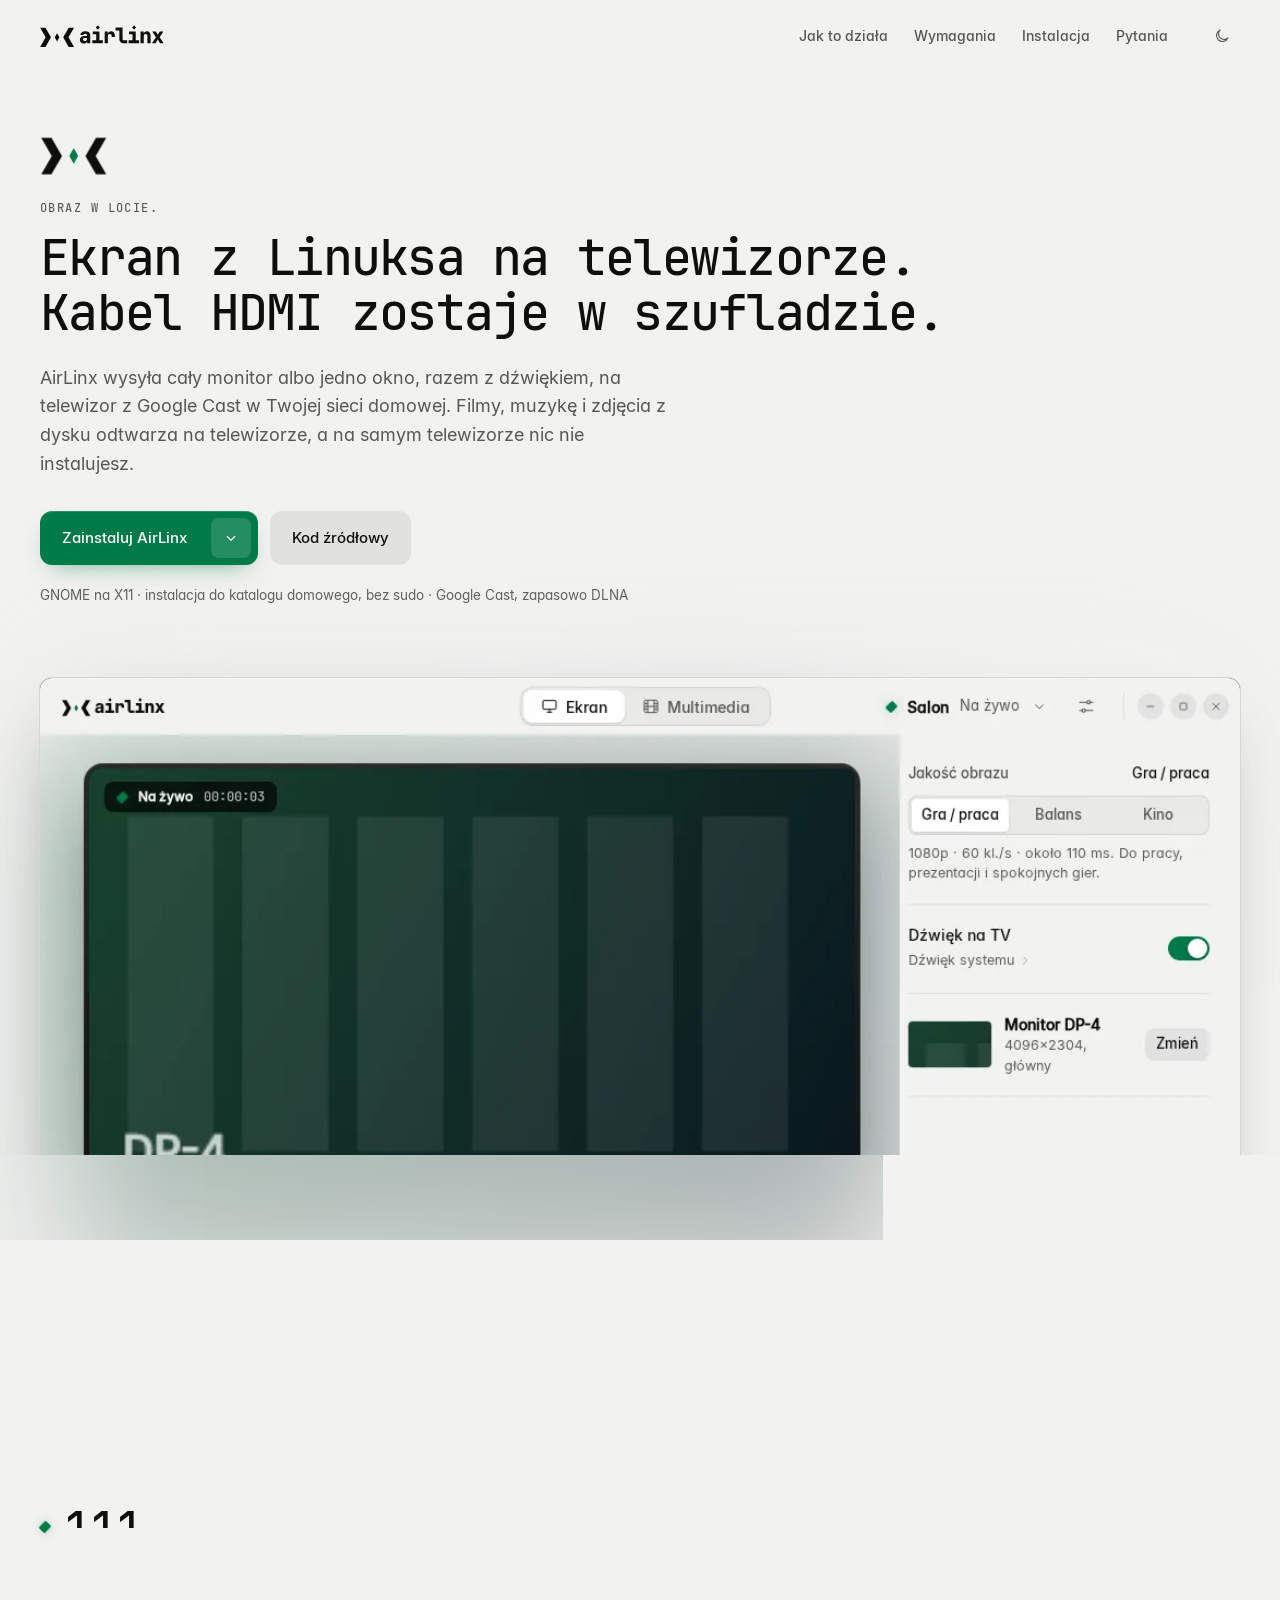
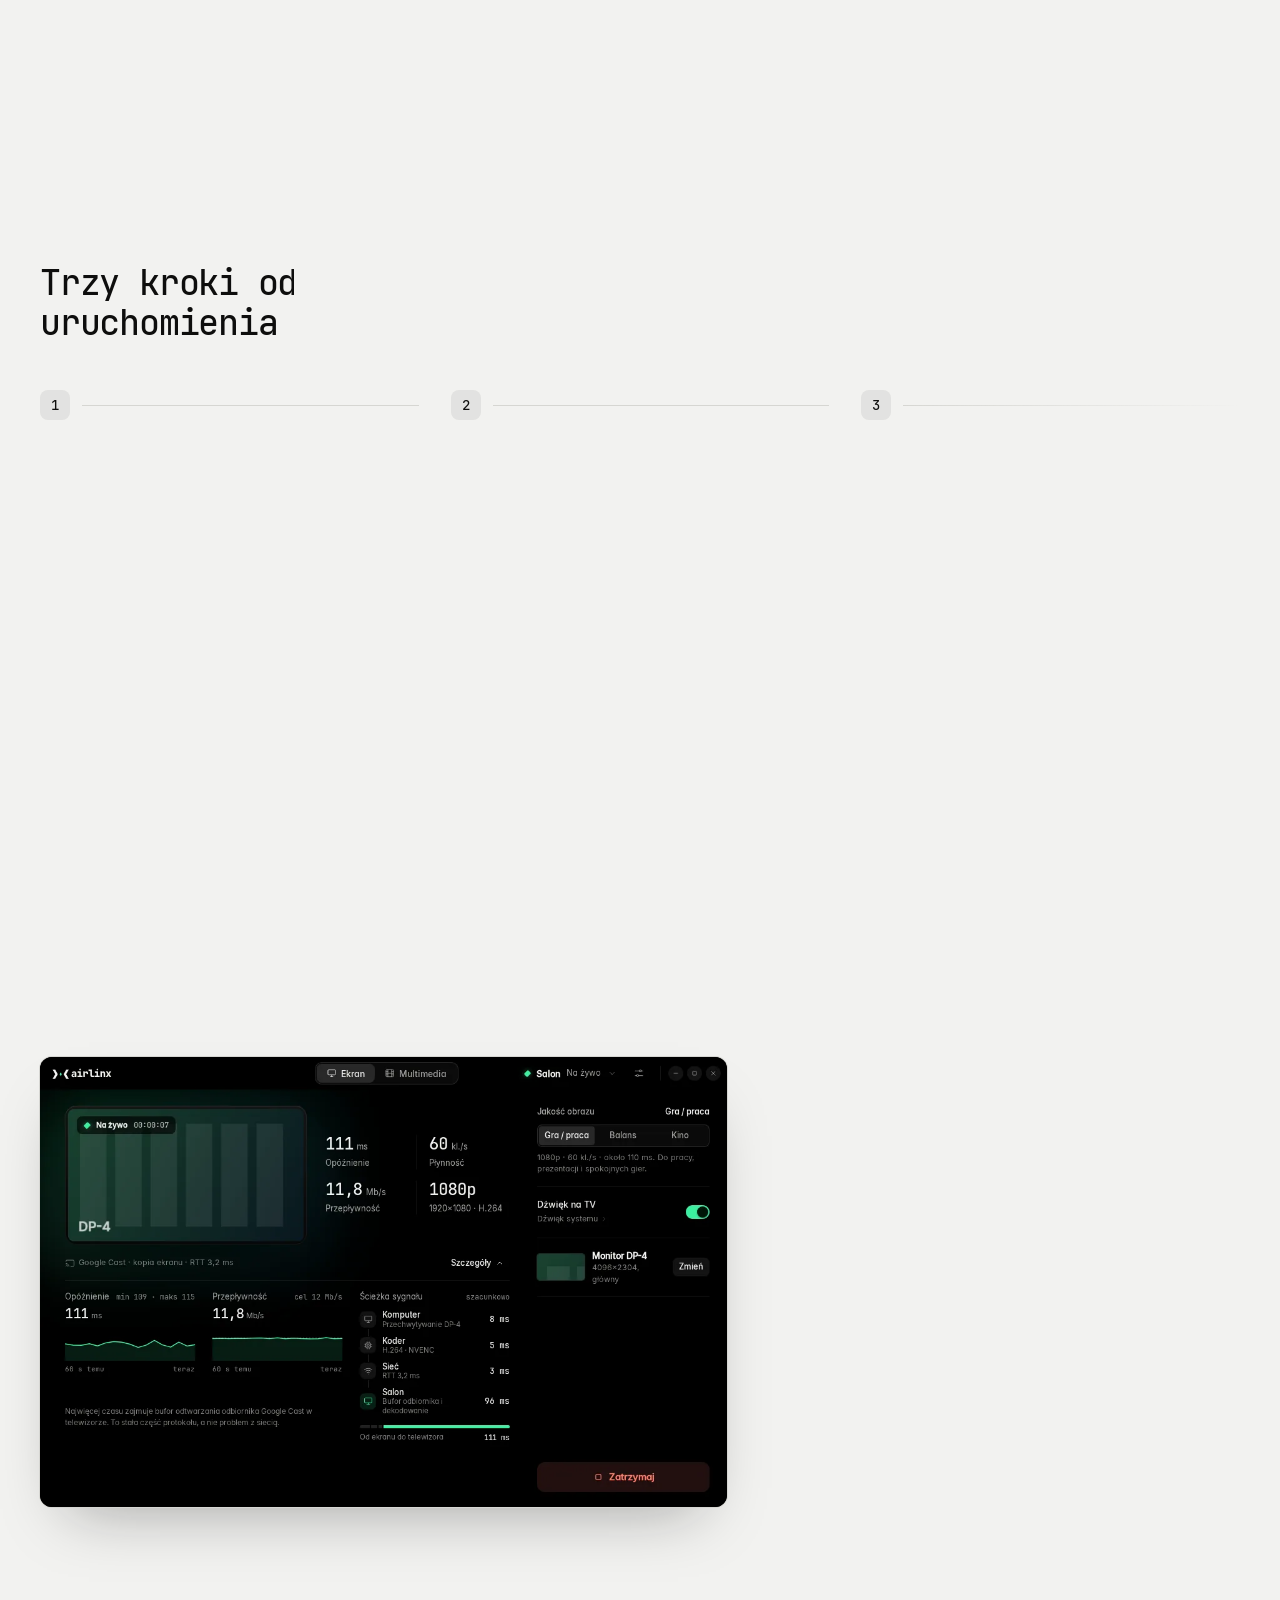
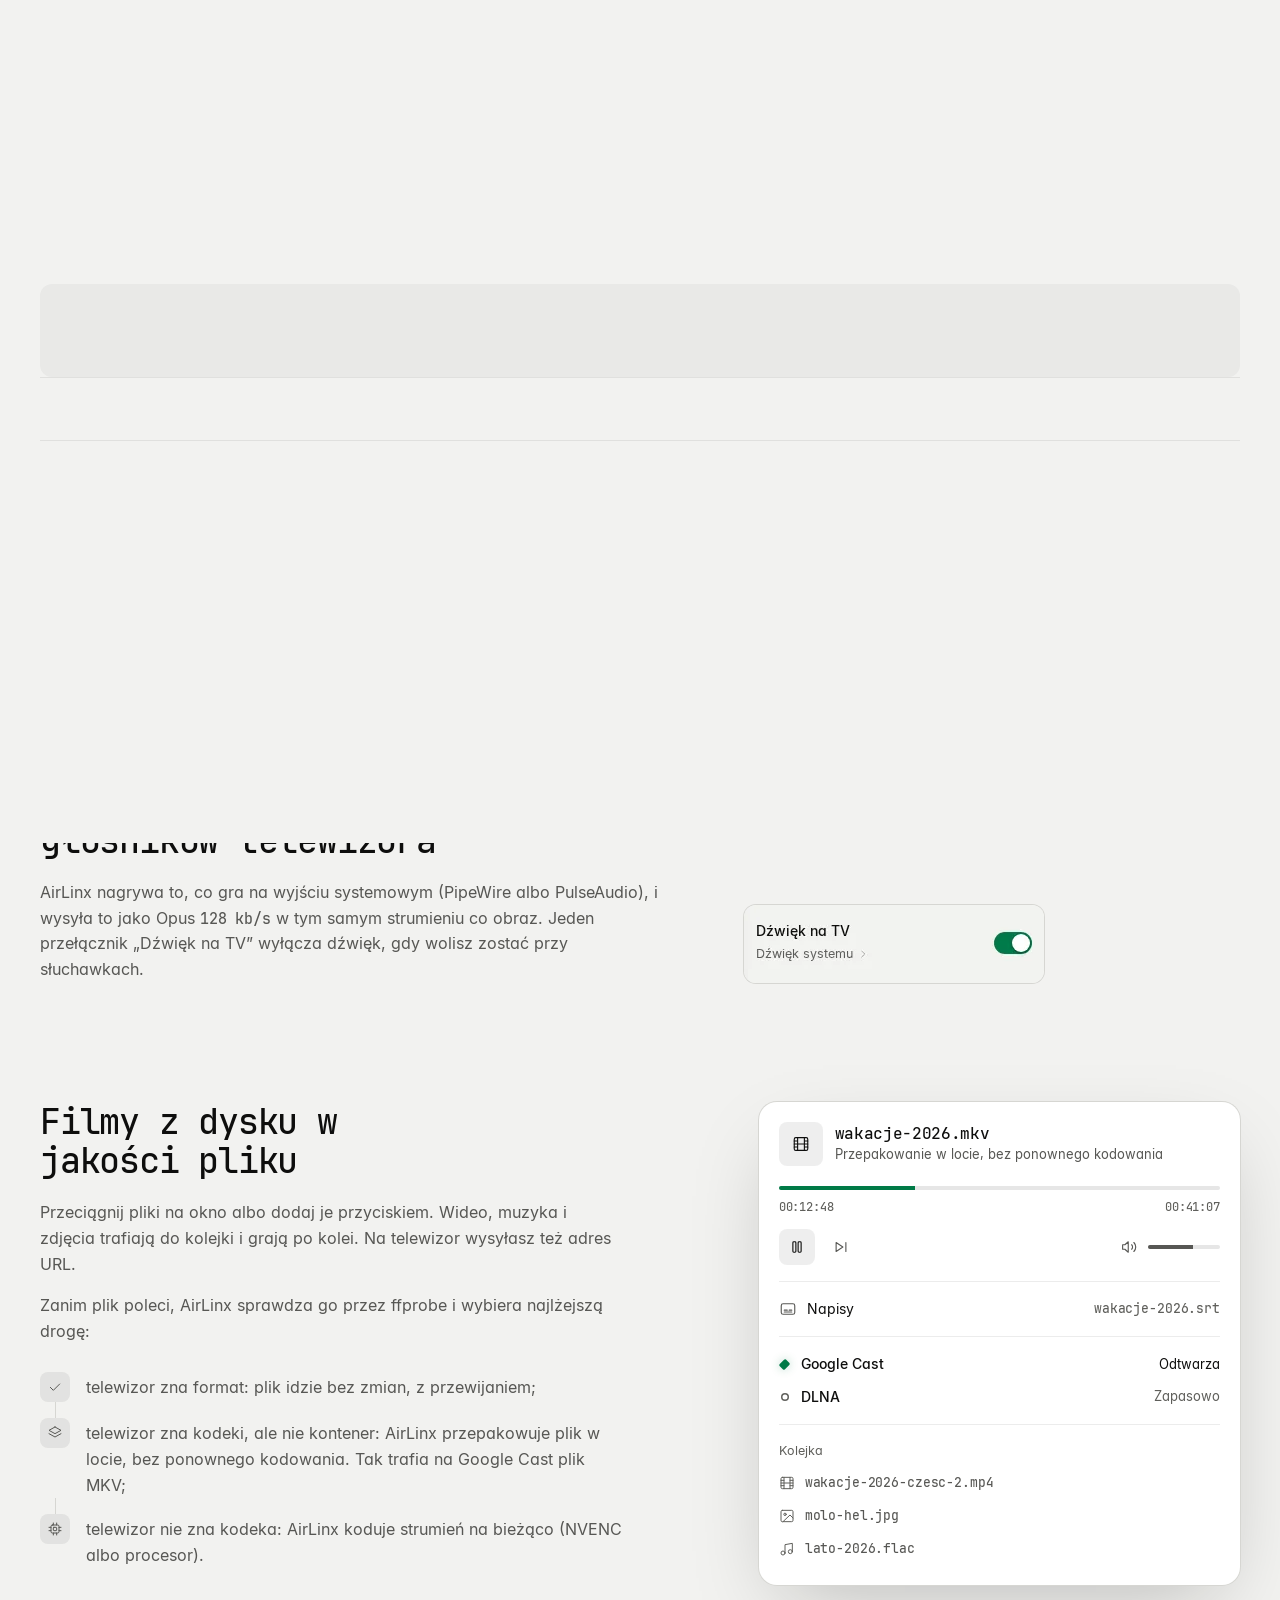
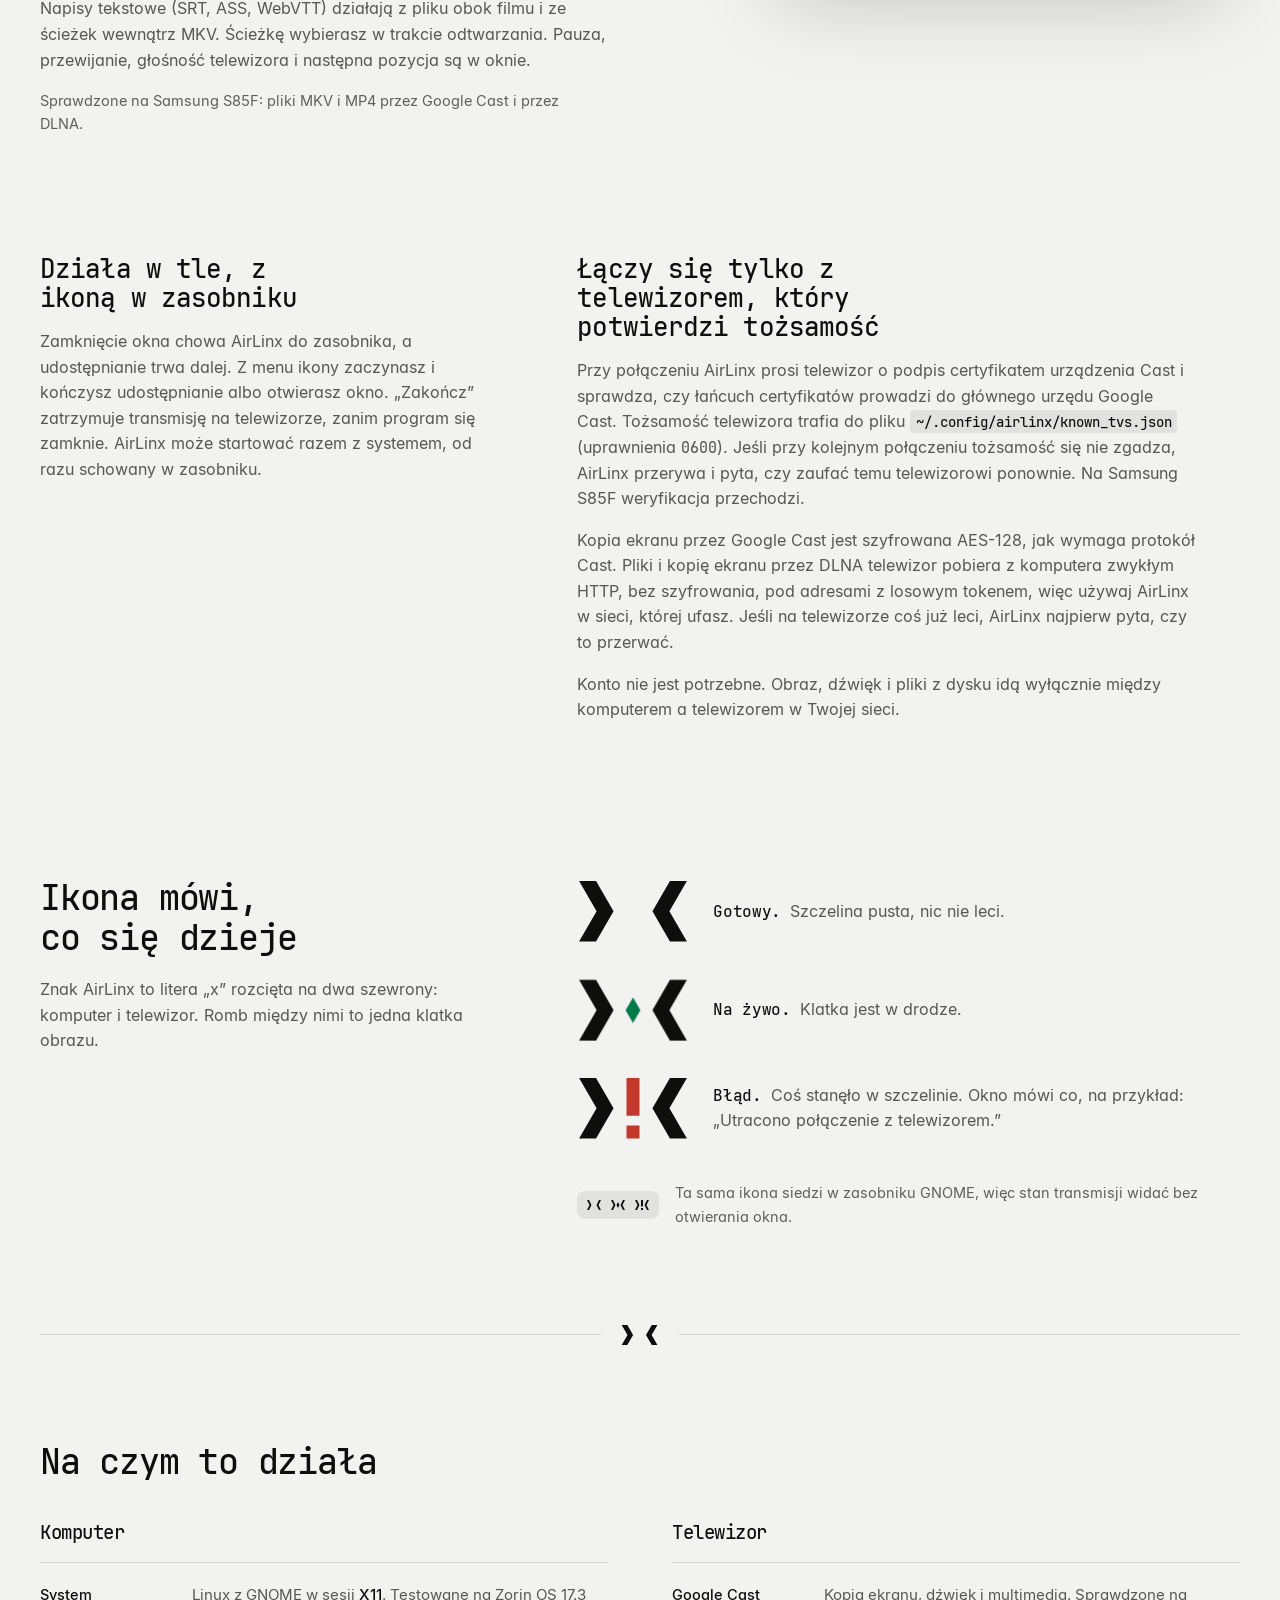
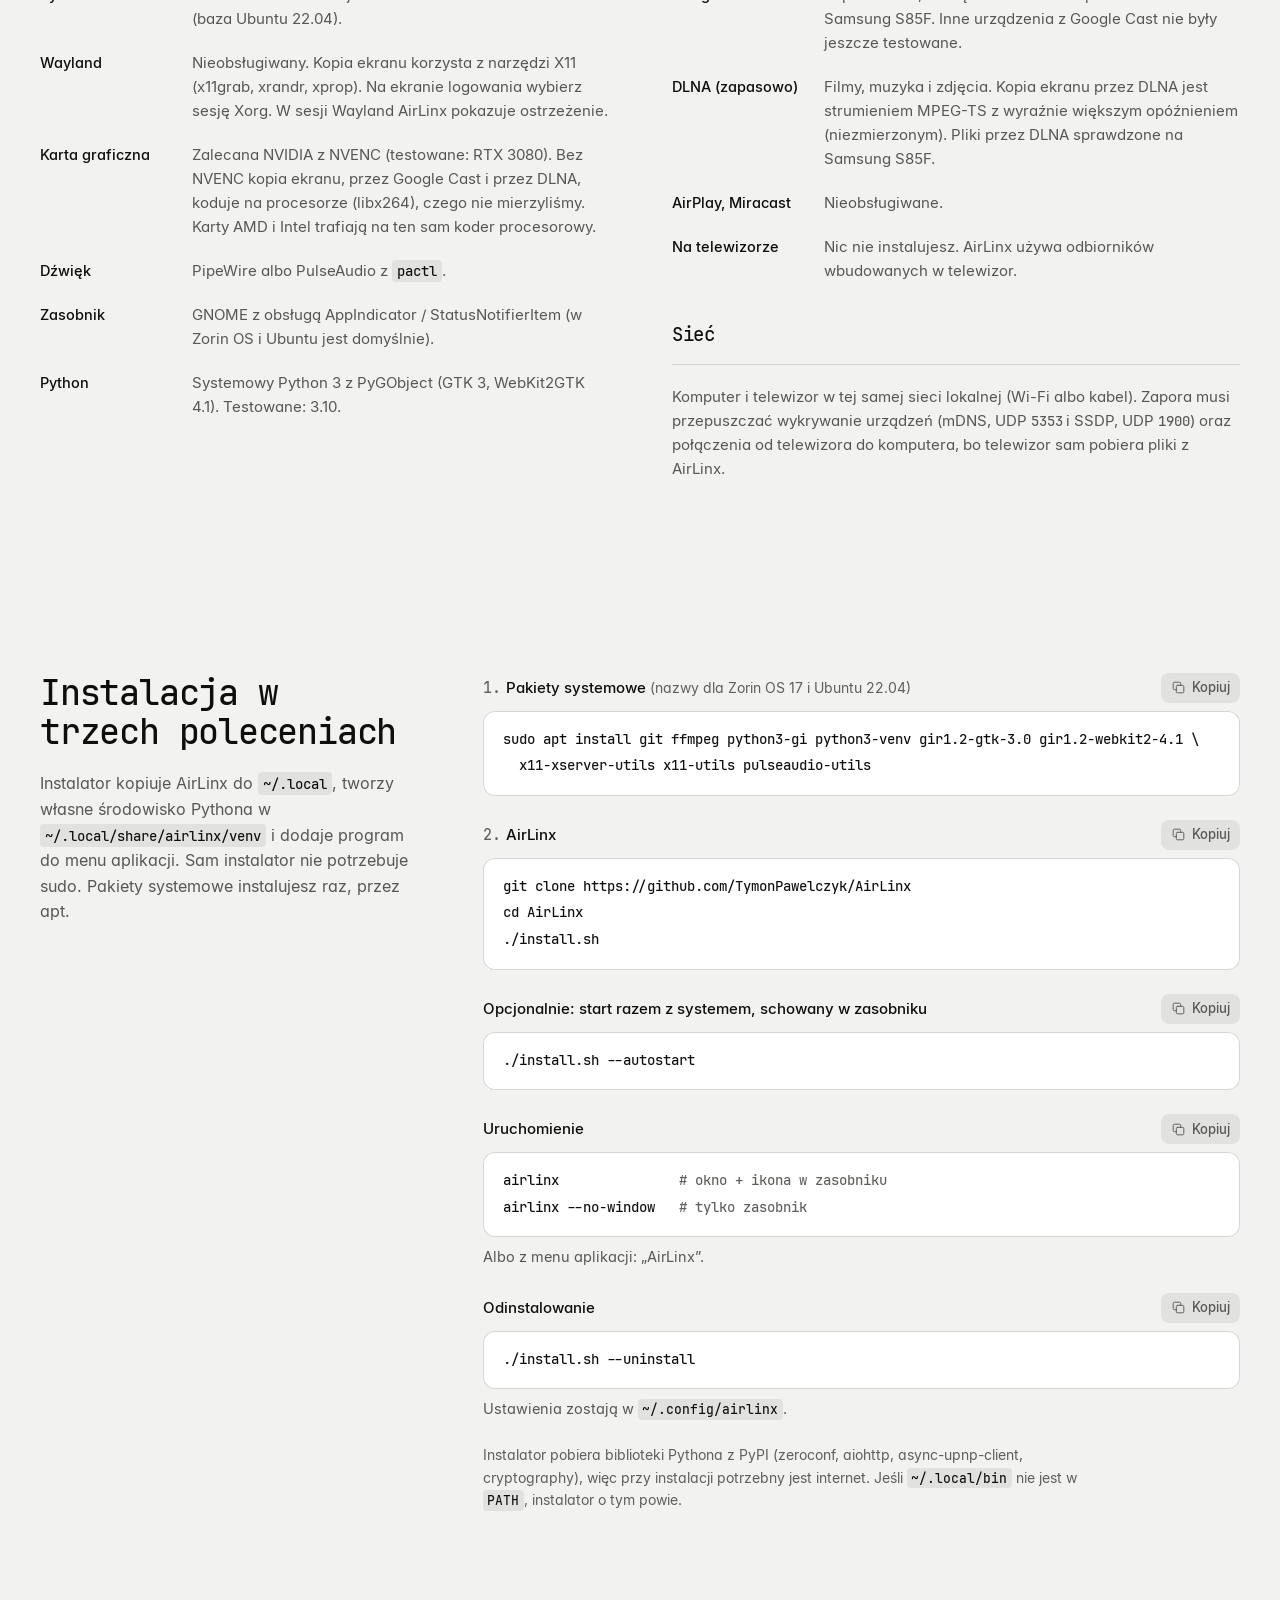
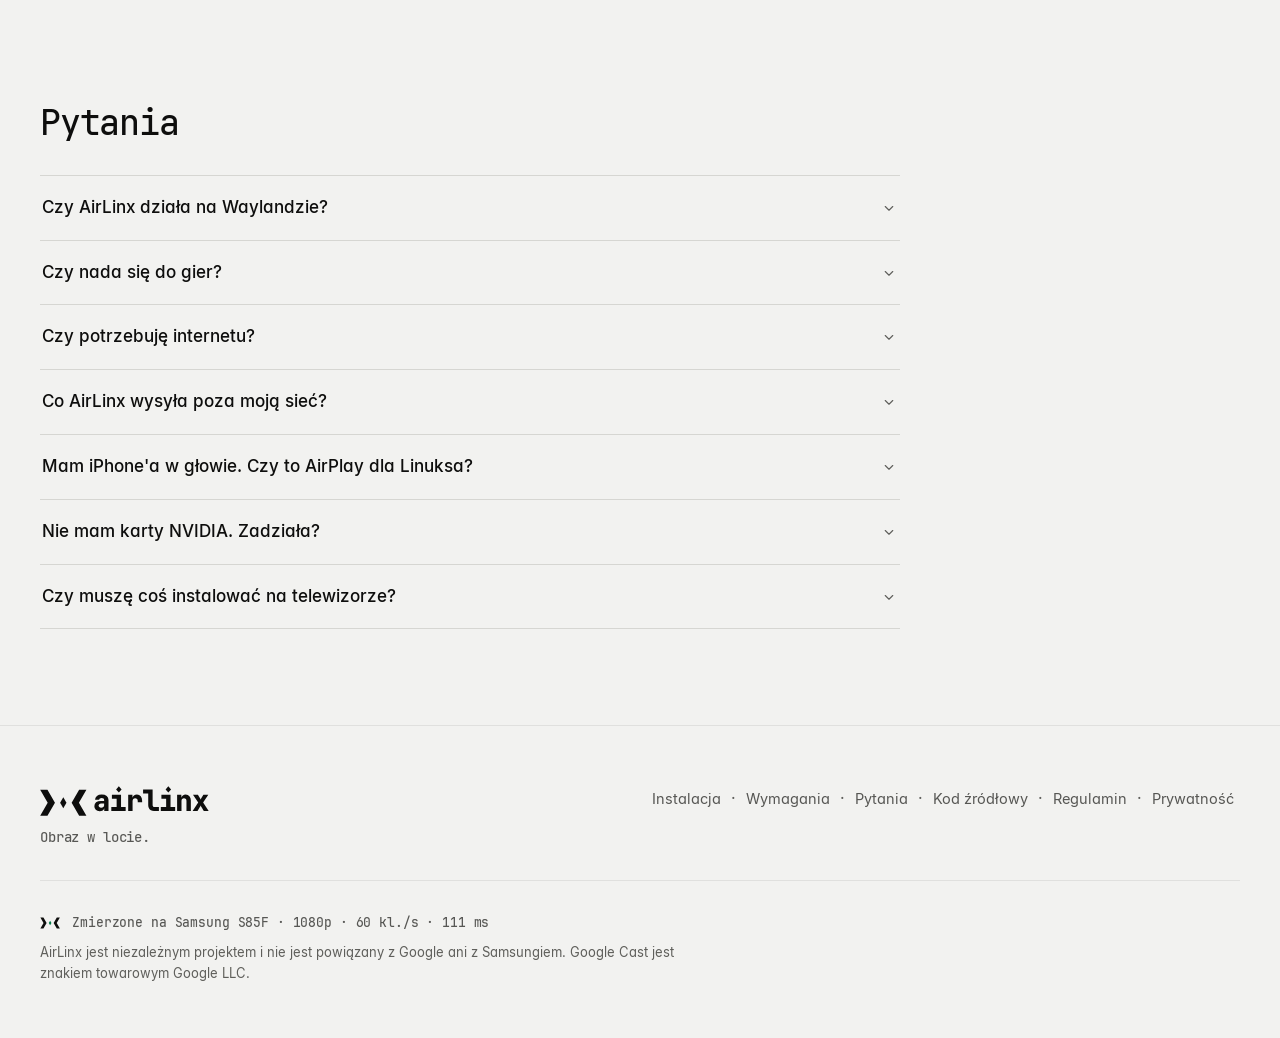
==== commit 74a888b3: "fix(cast): drive media playback over the verified CASTv2 channel, drop pychromecast CastMediaPlayer " ====
--- a/site/index.html
+++ b/site/index.html
@@ -473,7 +473,7 @@
           <p class="code-after">Ustawienia zostają w <code>~/.config/airlinx</code>.</p>
         </figure>
 
-        <p class="install-micro">Instalator pobiera biblioteki Pythona z PyPI (pychromecast, zeroconf, aiohttp, async-upnp-client, cryptography, protobuf), więc przy instalacji potrzebny jest internet. Jeśli <code>~/.local/bin</code> nie jest w <code>PATH</code>, instalator o tym powie.</p>
+        <p class="install-micro">Instalator pobiera biblioteki Pythona z PyPI (zeroconf, aiohttp, async-upnp-client, cryptography), więc przy instalacji potrzebny jest internet. Jeśli <code>~/.local/bin</code> nie jest w <code>PATH</code>, instalator o tym powie.</p>
       </div>
     </div>
     <p class="sr" role="status" aria-live="polite" data-copy-status></p>
